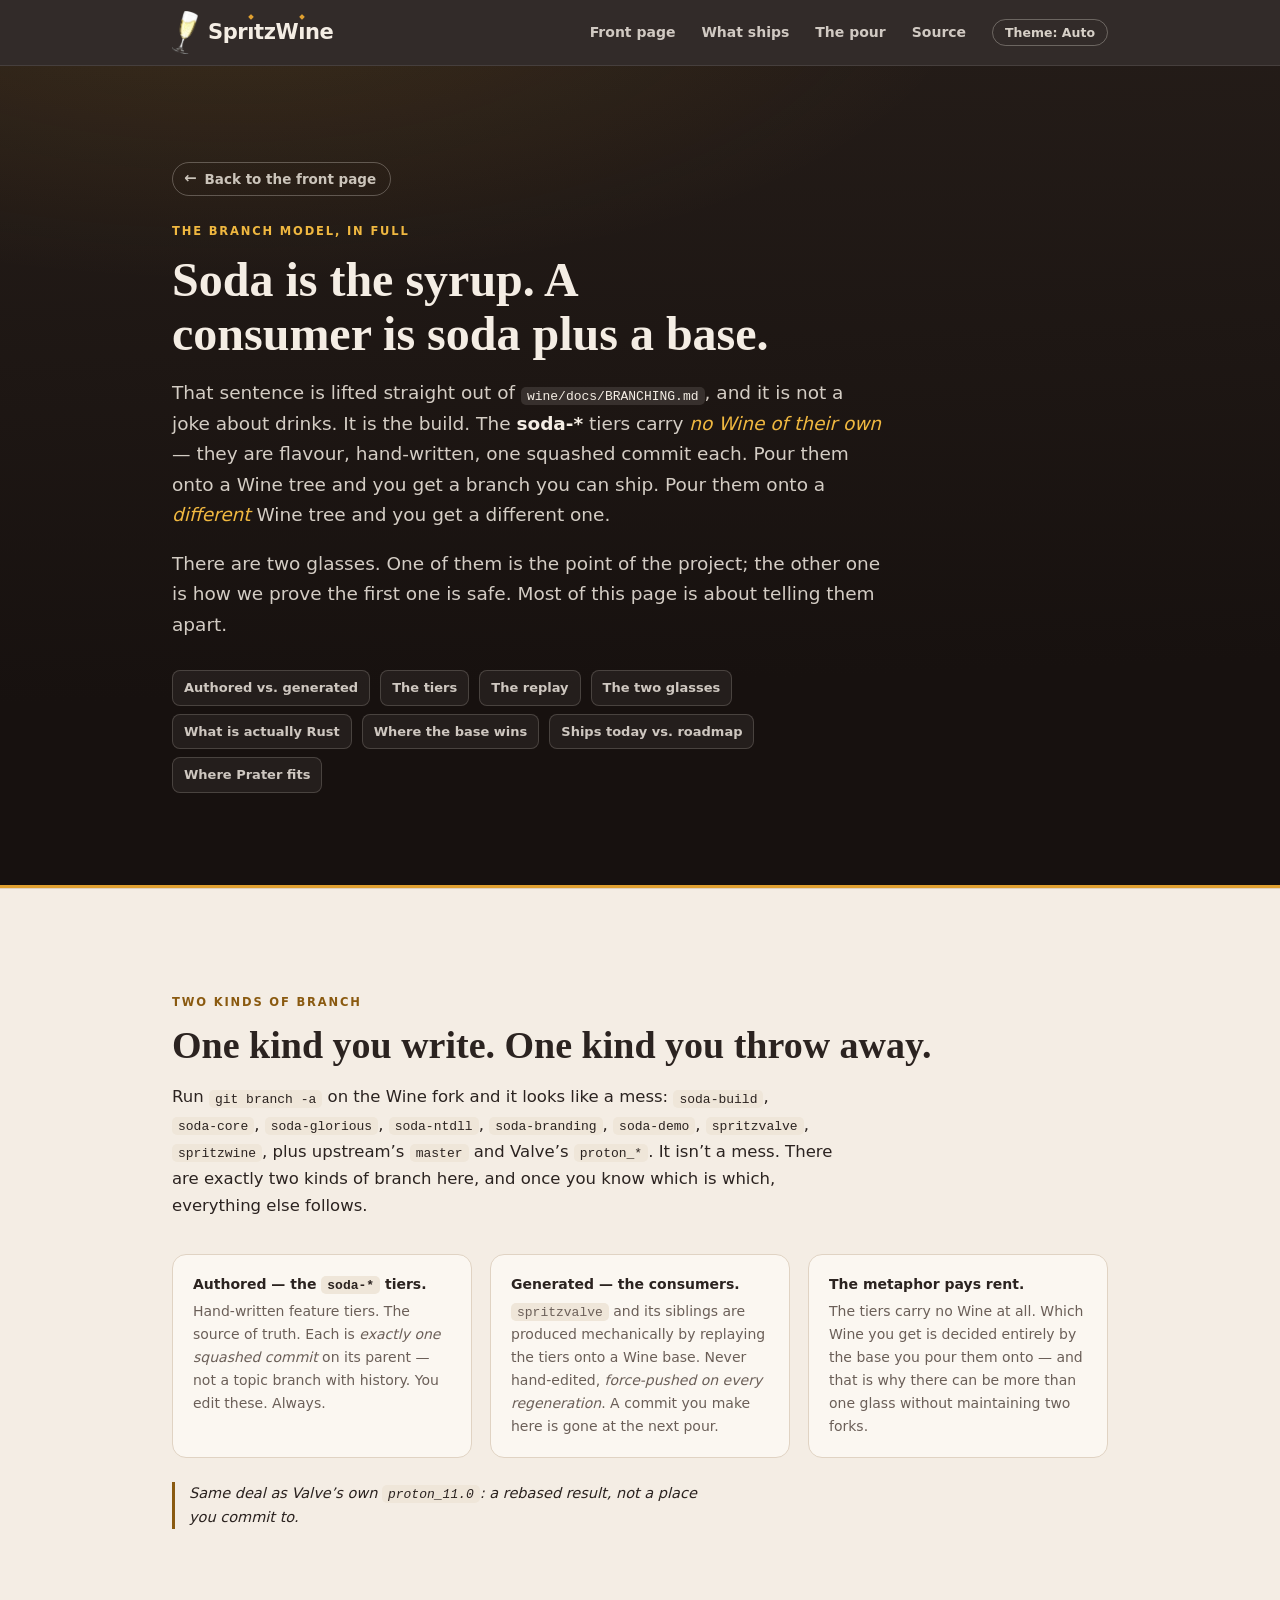
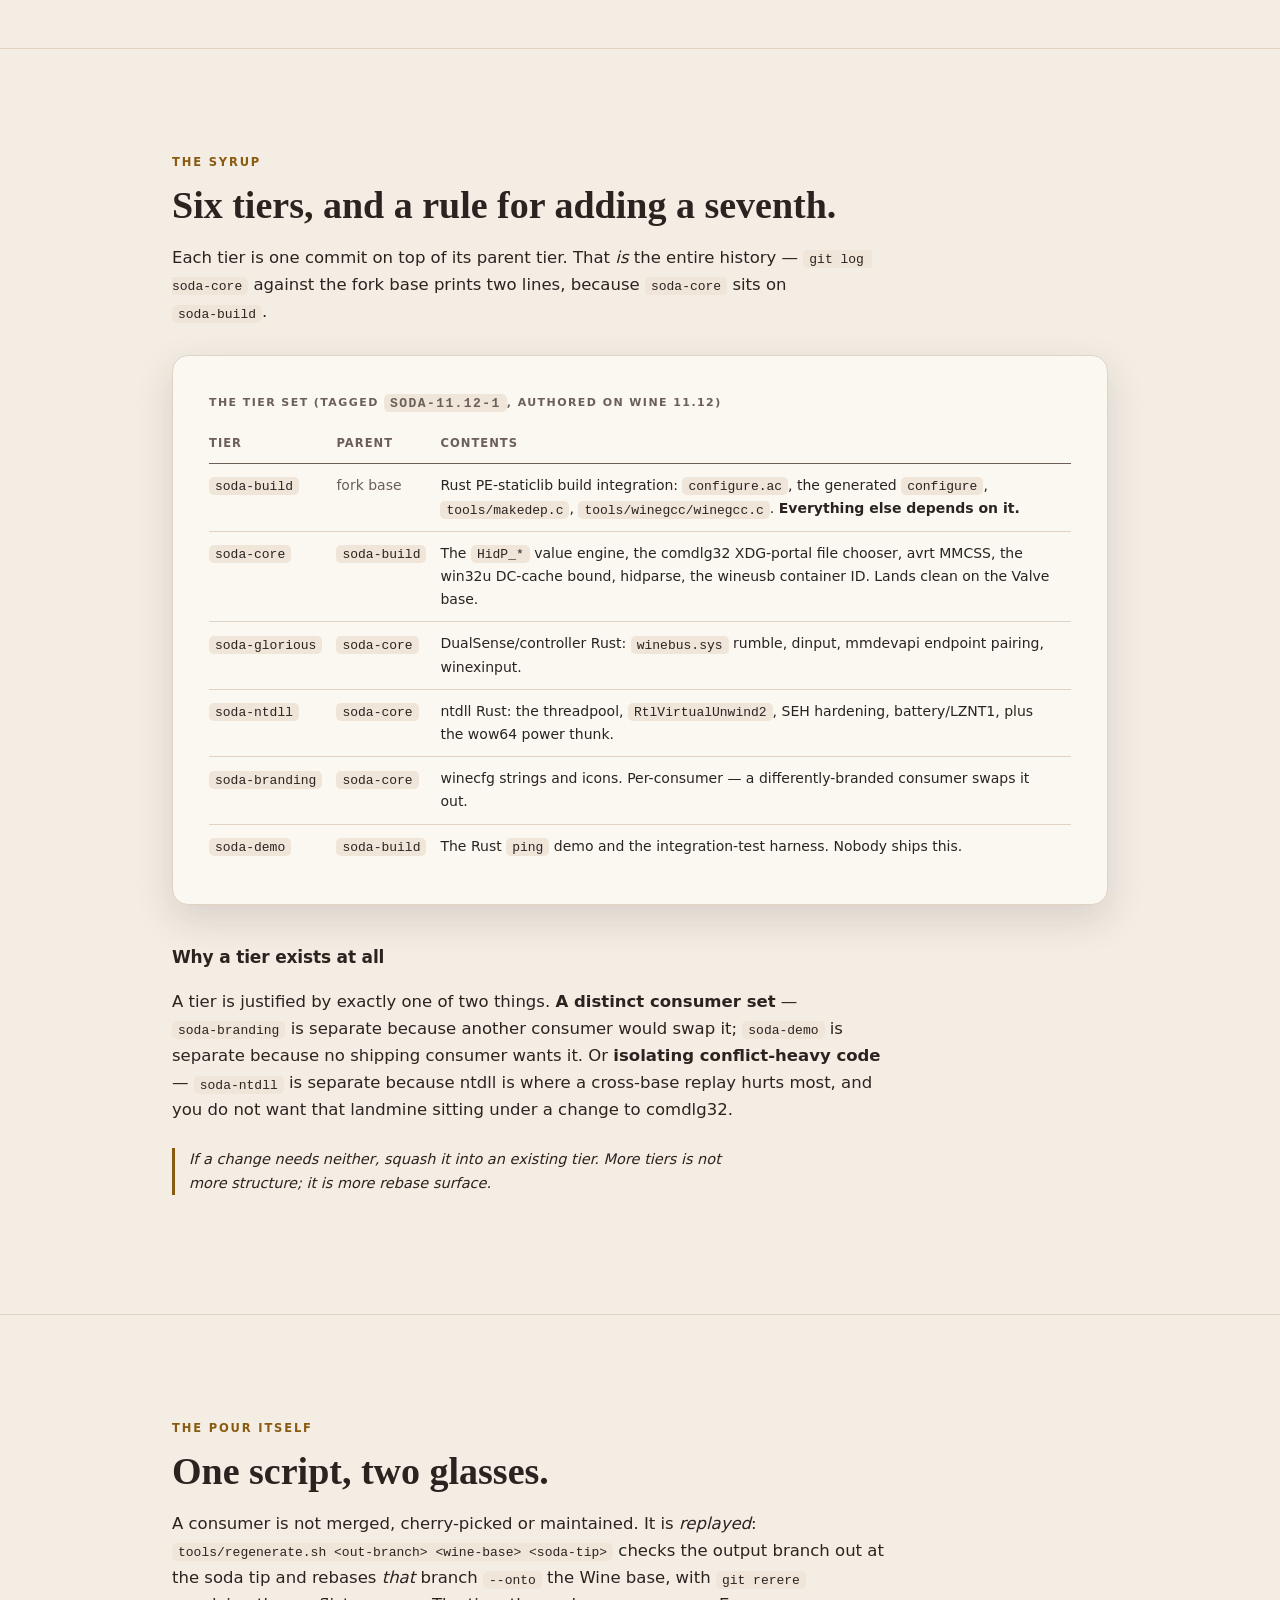
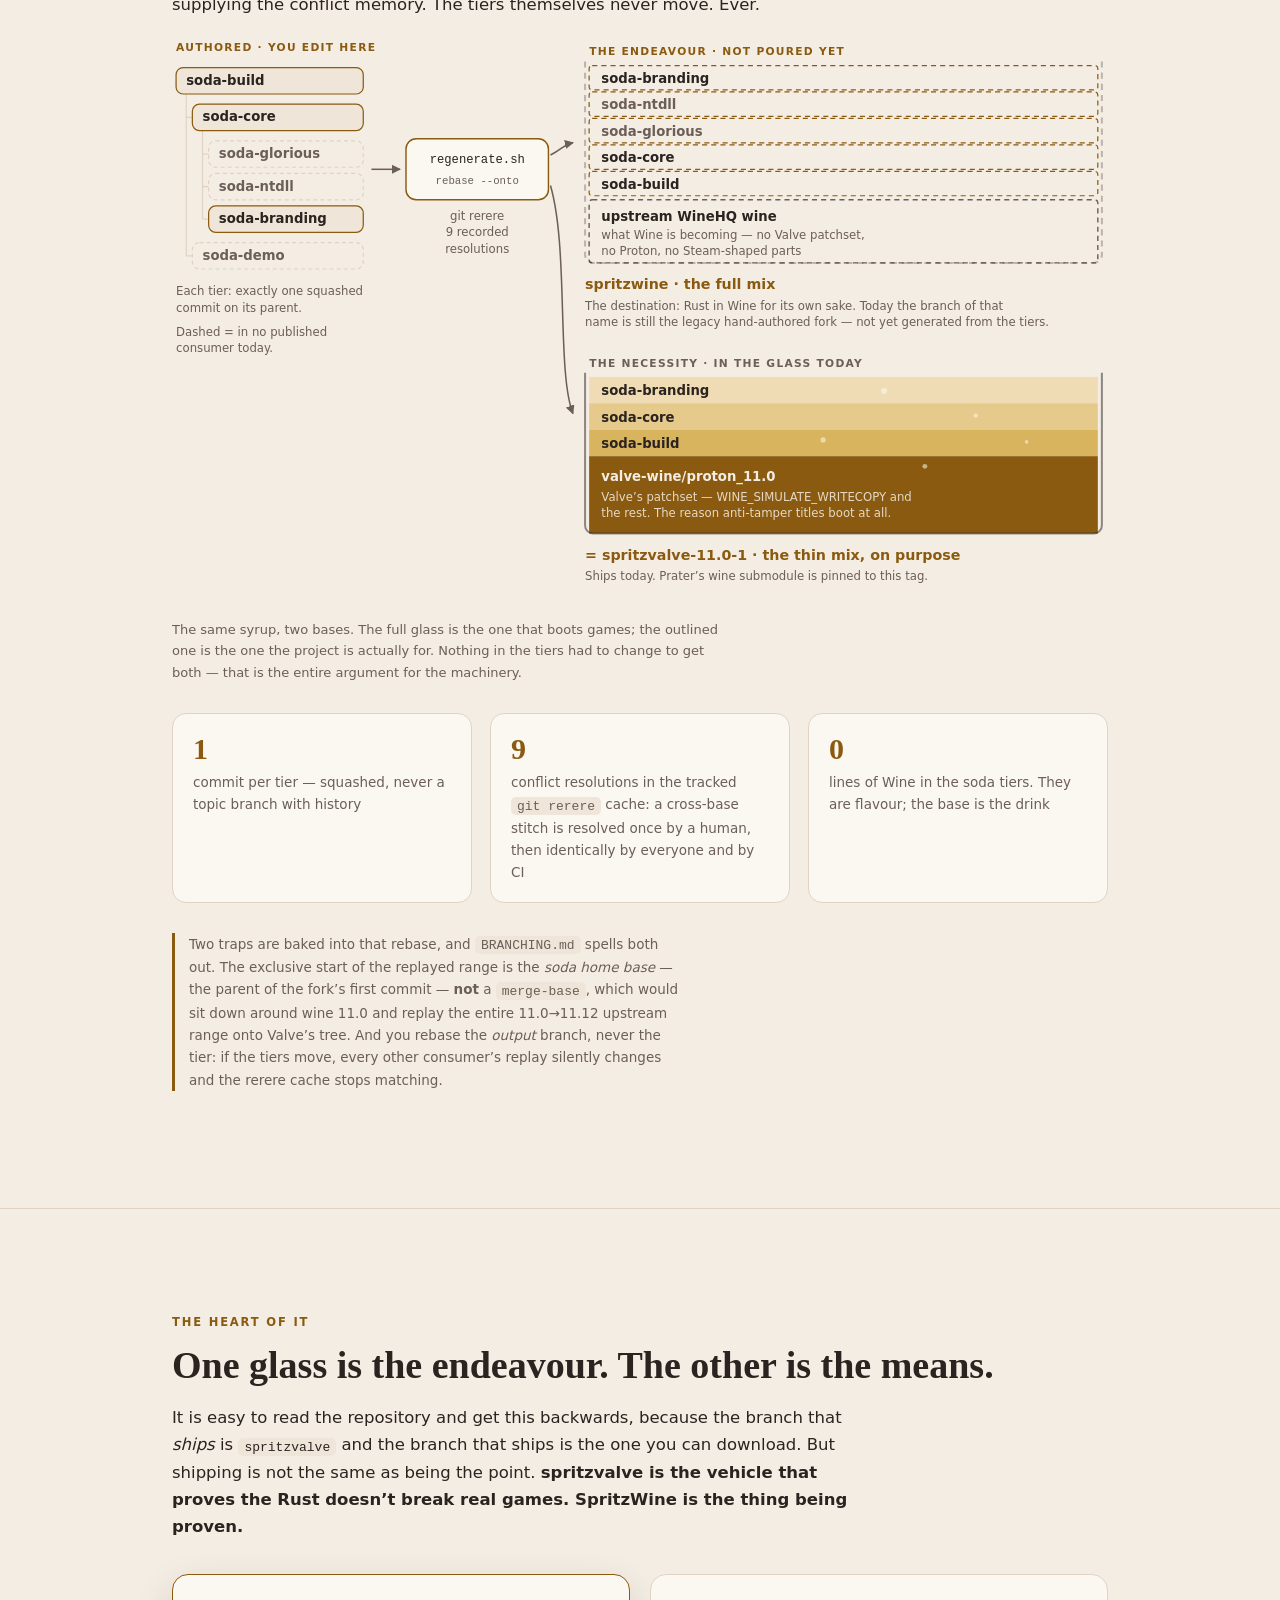
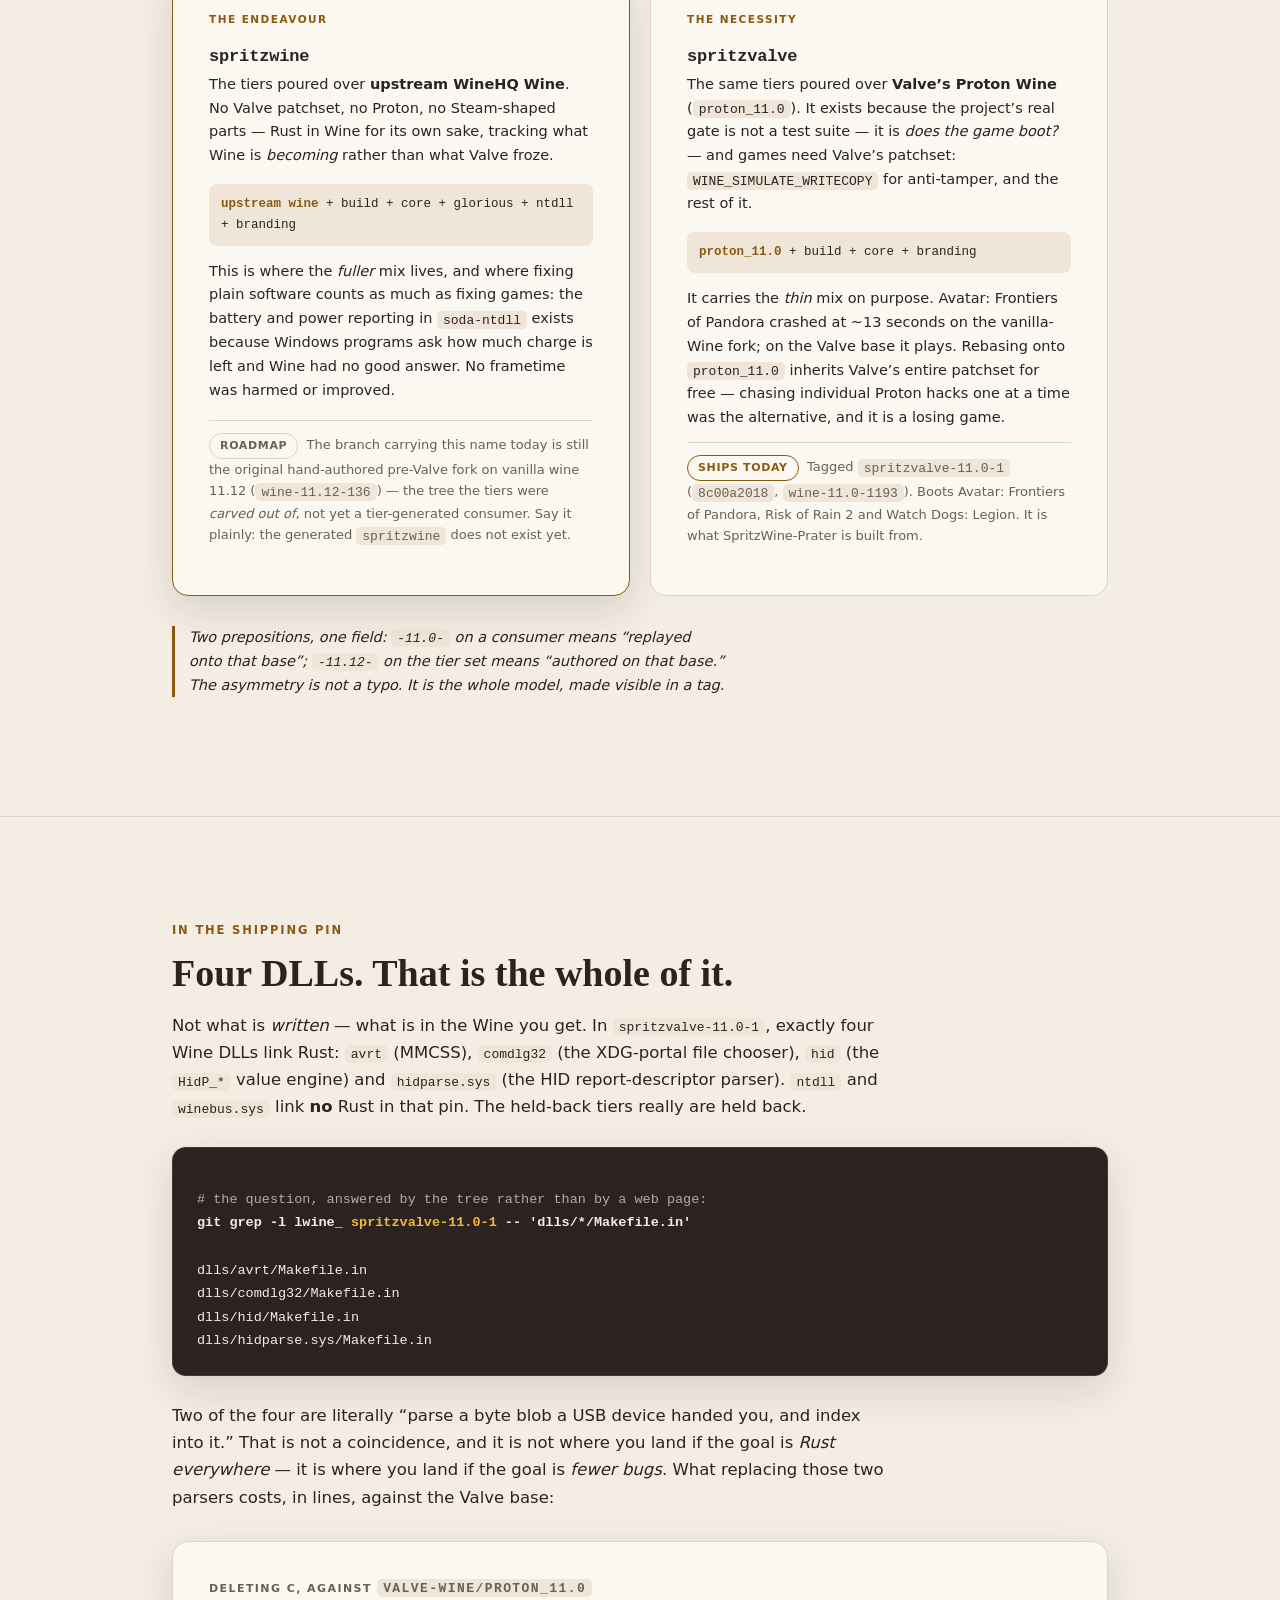
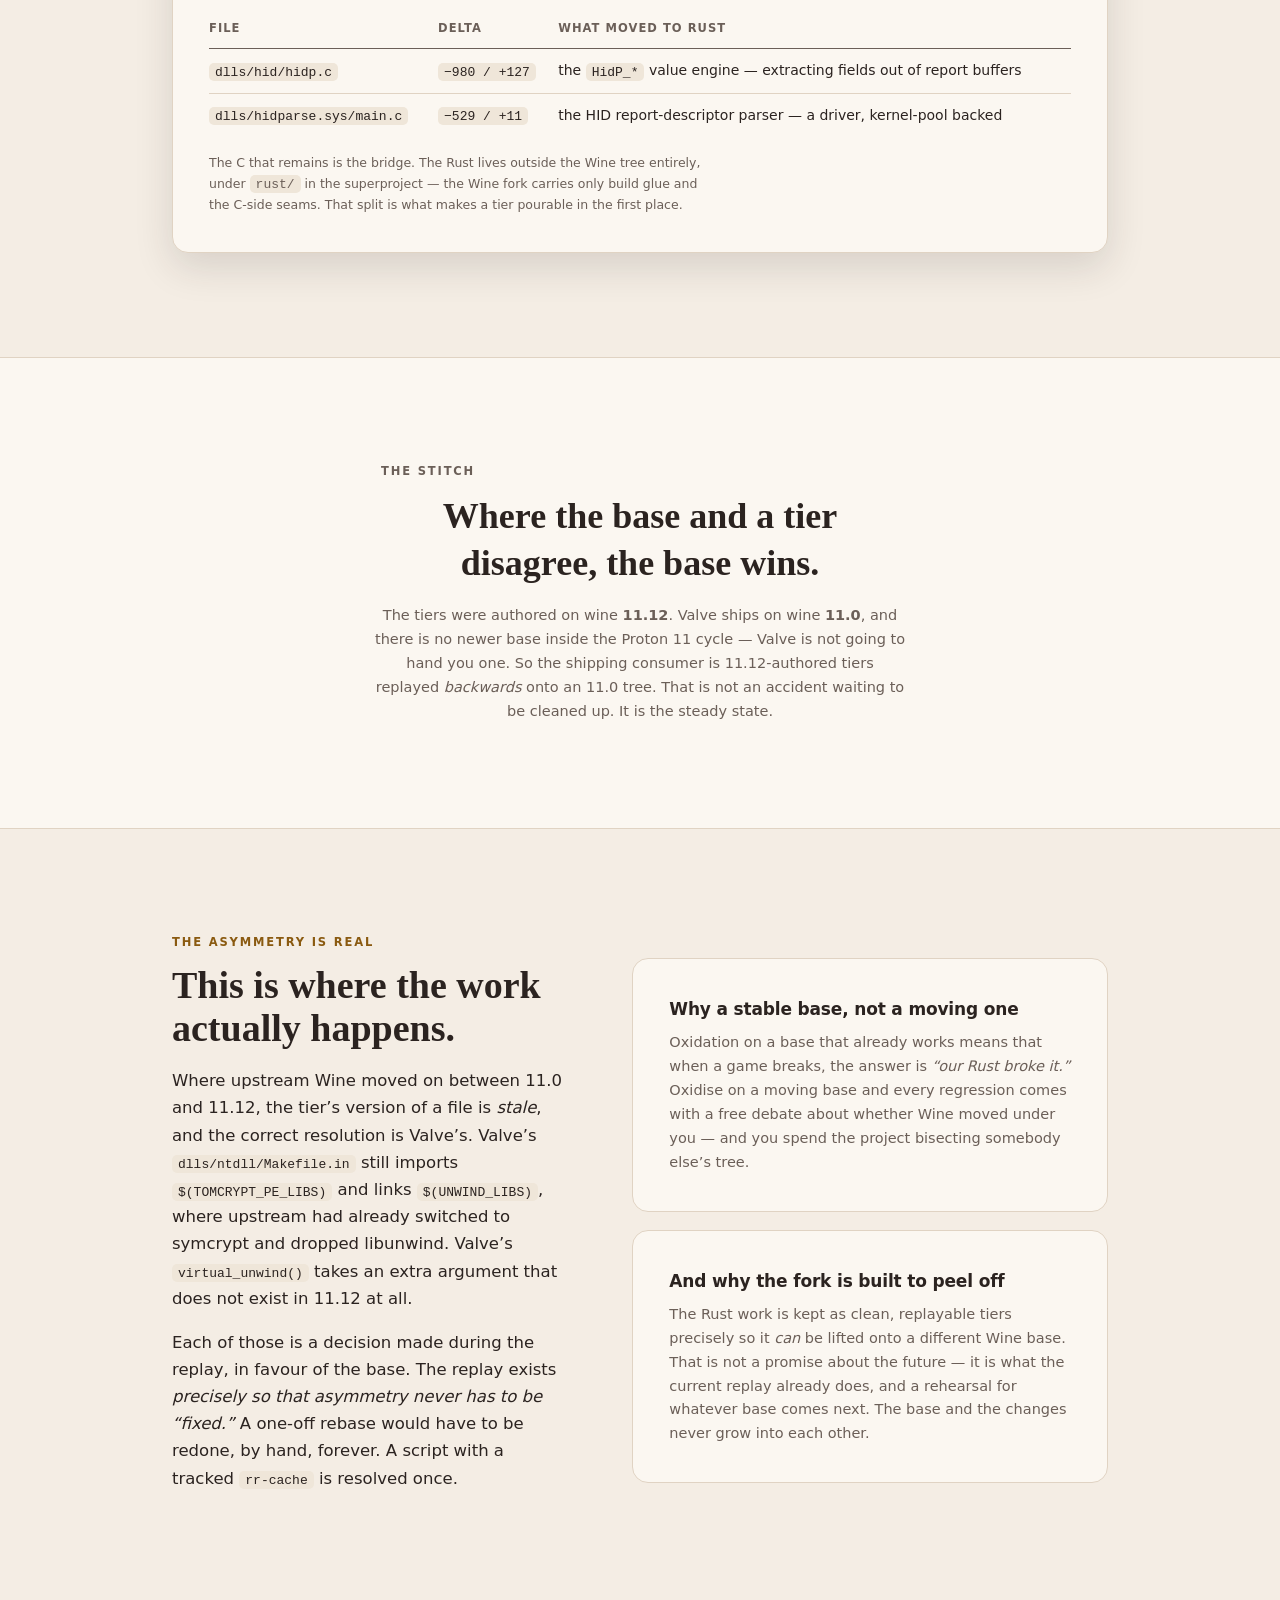
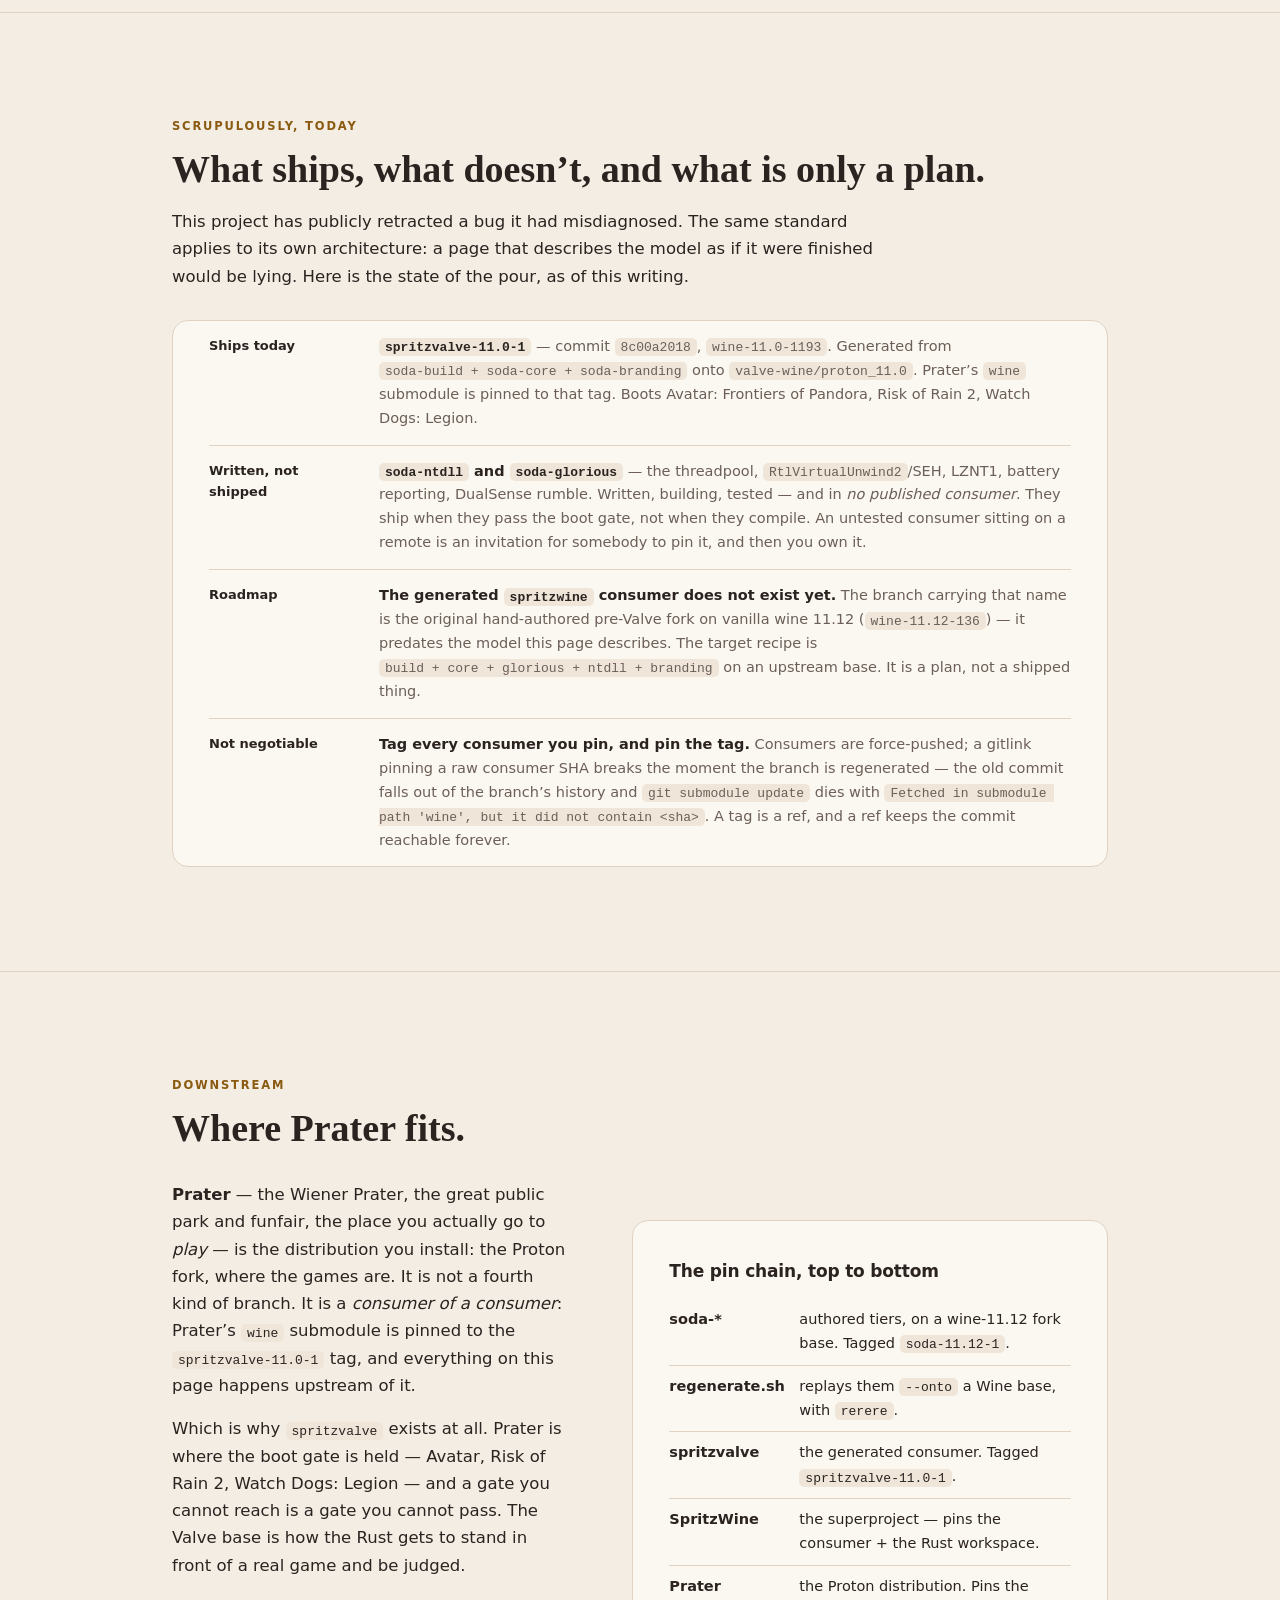
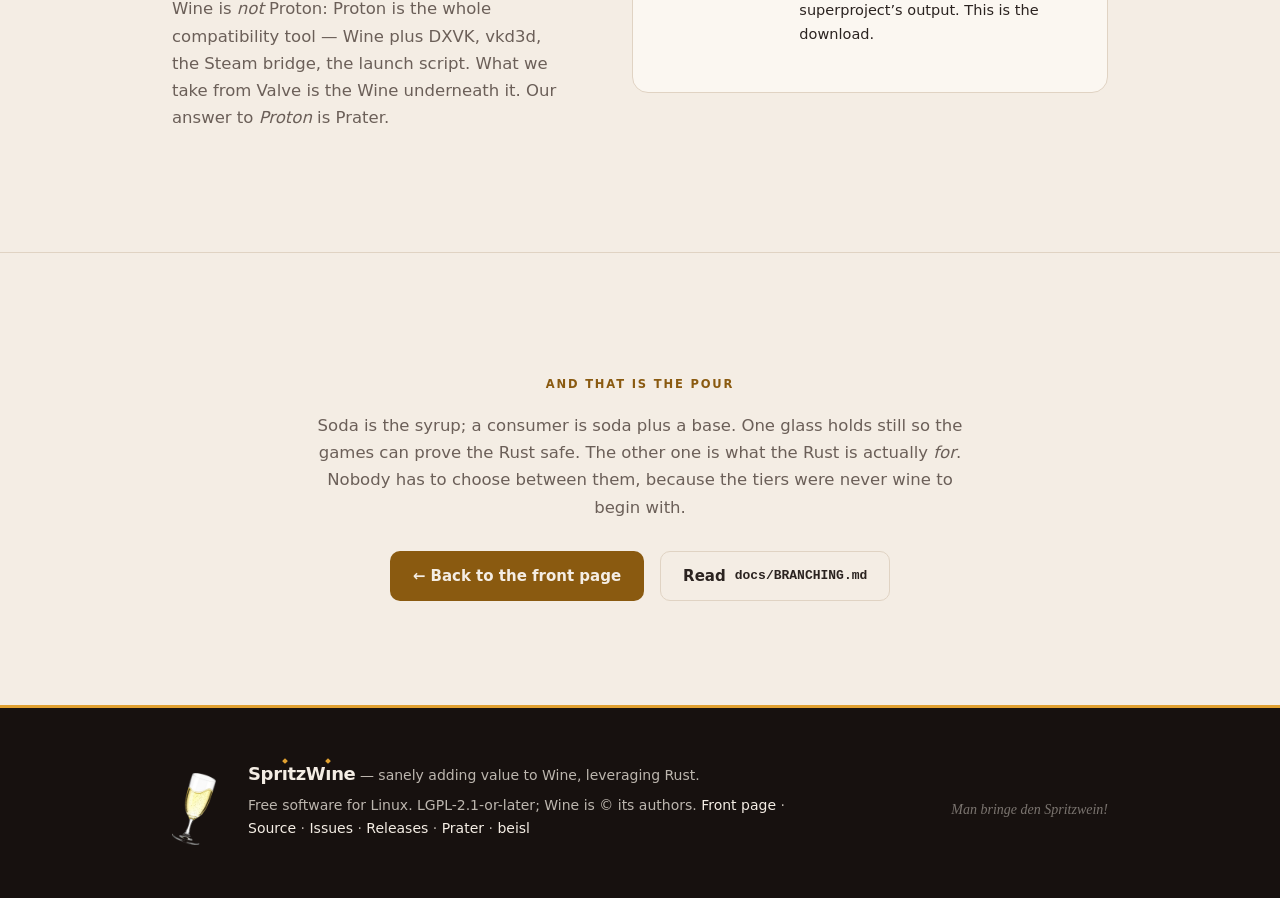
==== the-pour.html @ 603d0816 "The SpritzWine landing page A sibling of the beisl page — same design system (tokens, type scale, se" ====
<!doctype html>
<html lang="en">
<head>
<meta charset="utf-8">
<meta name="viewport" content="width=device-width, initial-scale=1">
<title>The pour — soda, bases, and two glasses · SpritzWine</title>
<meta name="description" content="How SpritzWine is actually built: hand-authored soda-* tiers, generated consumer branches, and the two glasses they pour into — spritzwine on upstream Wine (the endeavour) and spritzvalve on Valve's (the necessity that boots the games).">
<link rel="icon" type="image/png" href="assets/spritzwine.png">
<link rel="stylesheet" href="assets/style.css">
<script>
/* apply a stored theme before first paint to avoid a flash */
(function () {
  try {
    var t = localStorage.getItem("spritzwine-theme");
    if (t === "light" || t === "dark") document.documentElement.setAttribute("data-theme", t);
  } catch (e) {}
})();
</script>
</head>
<body>
<a class="skip-link" href="#main">Skip to content</a>

<header class="site-header">
  <div class="wrap bar">
    <a class="brand" href="index.html" aria-label="SpritzWine — home">
      <img src="assets/spritzwine.png" alt="" width="26" height="42">
      <span class="wordmark">Spr<span class="i">ı<span class="tick" aria-hidden="true"></span></span>tzW<span class="i">ı<span class="tick" aria-hidden="true"></span></span>ne</span>
    </a>
    <nav aria-label="Site">
      <a href="index.html" class="hide-xs">Front page</a>
      <a href="index.html#shipped" class="hide-sm">What ships</a>
      <a href="the-pour.html" aria-current="page">The pour</a>
      <a href="https://codeberg.org/SpritzWine/SpritzWine" rel="external">Source</a>
      <button id="theme-toggle" class="theme-toggle" type="button">Theme: Auto</button>
    </nav>
  </div>
</header>

<main id="main">

<!-- ======================= PAGE HEAD ======================= -->
<section class="hero page-head" id="top" aria-label="Introduction">
  <div class="wrap">
    <a class="backlink" href="index.html"><span class="arr" aria-hidden="true">←</span> Back to the front page</a>
    <div class="hero-body">
      <p class="kicker" style="color: var(--gold-light);">The branch model, in full</p>
      <h1 class="hero-headline">Soda is the syrup. A consumer is soda plus a base.</h1>
      <p class="lede">
        That sentence is lifted straight out of <code>wine/docs/BRANCHING.md</code>, and it
        is not a joke about drinks. It is the build. The <b>soda-<span aria-hidden="true">*</span></b>
        tiers carry <em>no Wine of their own</em> — they are flavour, hand-written, one squashed
        commit each. Pour them onto a Wine tree and you get a branch you can ship. Pour them
        onto a <em>different</em> Wine tree and you get a different one.
      </p>
      <p class="lede">
        There are two glasses. One of them is the point of the project; the other one is how
        we prove the first one is safe. Most of this page is about telling them apart.
      </p>
      <ul class="toc" aria-label="On this page">
        <li><a href="#authored">Authored vs. generated</a></li>
        <li><a href="#tiers">The tiers</a></li>
        <li><a href="#replay">The replay</a></li>
        <li><a href="#glasses">The two glasses</a></li>
        <li><a href="#inside">What is actually Rust</a></li>
        <li><a href="#base-wins">Where the base wins</a></li>
        <li><a href="#ledger">Ships today vs. roadmap</a></li>
        <li><a href="#prater">Where Prater fits</a></li>
      </ul>
    </div>
  </div>
</section>

<!-- ======================= AUTHORED VS GENERATED ======================= -->
<section id="authored" aria-labelledby="authored-h">
  <div class="wrap">
    <p class="kicker">Two kinds of branch</p>
    <h2 id="authored-h">One kind you write. One kind you throw away.</h2>
    <p>
      Run <code>git branch -a</code> on the Wine fork and it looks like a mess:
      <code>soda-build</code>, <code>soda-core</code>, <code>soda-glorious</code>,
      <code>soda-ntdll</code>, <code>soda-branding</code>, <code>soda-demo</code>,
      <code>spritzvalve</code>, <code>spritzwine</code>, plus upstream’s
      <code>master</code> and Valve’s <code>proton_*</code>. It isn’t a mess. There are
      exactly two kinds of branch here, and once you know which is which, everything else
      follows.
    </p>

    <div class="claims" role="list">
      <div class="claim" role="listitem">
        <b>Authored — the <code>soda-*</code> tiers.</b>
        Hand-written feature tiers. The source of truth. Each is <em>exactly one squashed
        commit</em> on its parent — not a topic branch with history. You edit these. Always.
      </div>
      <div class="claim" role="listitem">
        <b>Generated — the consumers.</b>
        <code>spritzvalve</code> and its siblings are produced mechanically by replaying the
        tiers onto a Wine base. Never hand-edited, <em>force-pushed on every regeneration</em>.
        A commit you make here is gone at the next pour.
      </div>
      <div class="claim" role="listitem">
        <b>The metaphor pays rent.</b>
        The tiers carry no Wine at all. Which Wine you get is decided entirely by the base you
        pour them onto — and that is why there can be more than one glass without maintaining
        two forks.
      </div>
    </div>

    <p class="aside-note">
      Same deal as Valve’s own <code>proton_11.0</code>: a rebased result, not a place you
      commit to.
    </p>
  </div>
</section>

<!-- ======================= THE TIERS ======================= -->
<section id="tiers" aria-labelledby="tiers-h">
  <div class="wrap">
    <p class="kicker">The syrup</p>
    <h2 id="tiers-h">Six tiers, and a rule for adding a seventh.</h2>
    <p class="wide-note">
      Each tier is one commit on top of its parent tier. That <em>is</em> the entire history —
      <code class="long">git log soda-core</code> against the fork base prints two lines, because
      <code>soda-core</code> sits on <code>soda-build</code>.
    </p>

    <div class="card tier-card" tabindex="0">
      <table class="tier-table">
        <caption>The tier set (tagged <code>soda-11.12-1</code>, authored on wine&nbsp;11.12)</caption>
        <thead>
          <tr>
            <th scope="col">Tier</th>
            <th scope="col">Parent</th>
            <th scope="col">Contents</th>
          </tr>
        </thead>
        <tbody>
          <tr>
            <th scope="row"><code>soda-build</code></th>
            <td><span class="muted">fork base</span></td>
            <td>Rust PE-staticlib build integration: <code>configure.ac</code>, the generated
              <code>configure</code>, <code>tools/makedep.c</code>,
              <code>tools/winegcc/winegcc.c</code>. <b>Everything else depends on it.</b></td>
          </tr>
          <tr>
            <th scope="row"><code>soda-core</code></th>
            <td><code>soda-build</code></td>
            <td>The <code>HidP_*</code> value engine, the comdlg32 XDG-portal file chooser, avrt
              MMCSS, the win32u DC-cache bound, hidparse, the wineusb container ID. Lands clean
              on the Valve base.</td>
          </tr>
          <tr>
            <th scope="row"><code>soda-glorious</code></th>
            <td><code>soda-core</code></td>
            <td>DualSense/controller Rust: <code>winebus.sys</code> rumble, dinput, mmdevapi
              endpoint pairing, winexinput.</td>
          </tr>
          <tr>
            <th scope="row"><code>soda-ntdll</code></th>
            <td><code>soda-core</code></td>
            <td>ntdll Rust: the threadpool, <code>RtlVirtualUnwind2</code>, SEH hardening,
              battery/LZNT1, plus the wow64 power thunk.</td>
          </tr>
          <tr>
            <th scope="row"><code>soda-branding</code></th>
            <td><code>soda-core</code></td>
            <td>winecfg strings and icons. Per-consumer — a differently-branded consumer swaps
              it out.</td>
          </tr>
          <tr>
            <th scope="row"><code>soda-demo</code></th>
            <td><code>soda-build</code></td>
            <td>The Rust <code>ping</code> demo and the integration-test harness. Nobody
              ships this.</td>
          </tr>
        </tbody>
      </table>
    </div>

    <h3 style="margin-top:38px; font-size:17px;">Why a tier exists at all</h3>
    <p class="wide-note">
      A tier is justified by exactly one of two things. <b>A distinct consumer set</b> —
      <code>soda-branding</code> is separate because another consumer would swap it;
      <code>soda-demo</code> is separate because no shipping consumer wants it. Or <b>isolating
      conflict-heavy code</b> — <code>soda-ntdll</code> is separate because ntdll is where a
      cross-base replay hurts most, and you do not want that landmine sitting under a change to
      comdlg32.
    </p>
    <p class="aside-note">
      If a change needs neither, squash it into an existing tier. More tiers is not more
      structure; it is more rebase surface.
    </p>
  </div>
</section>

<!-- ======================= THE REPLAY ======================= -->
<section id="replay" aria-labelledby="replay-h">
  <div class="wrap">
    <p class="kicker">The pour itself</p>
    <h2 id="replay-h">One script, two glasses.</h2>
    <p class="wide-note">
      A consumer is not merged, cherry-picked or maintained. It is <em>replayed</em>:
      <code class="long">tools/regenerate.sh &lt;out-branch&gt; &lt;wine-base&gt; &lt;soda-tip&gt;</code>
      checks the output branch out at the soda tip and rebases <em>that</em> branch
      <code>--onto</code> the Wine base, with <code>git rerere</code> supplying the conflict
      memory. The tiers themselves never move. Ever.
    </p>

    <p class="scroll-hint">The figure is wider than a phone — scroll it sideways. Everything in it
      is written out in the cards below, too.</p>
    <div class="fig-scroll" tabindex="0" role="group" aria-label="The replay, drawn — scrollable figure">
      <figure class="pour-fig">
        <svg viewBox="0 0 920 560" role="img"
             aria-label="The replay, drawn. On the left, the authored soda tiers: soda-build at the root, soda-core on top of it, and on top of soda-core the three children soda-glorious, soda-ntdll and soda-branding; soda-demo hangs off soda-build. In the middle, tools/regenerate.sh, which rebases the tiers onto a Wine base using git rerere. On the right, two glasses. The upper glass is spritzwine: an outline, not yet poured — the full mix of soda-build, soda-core, soda-glorious, soda-ntdll and soda-branding over an upstream WineHQ Wine base. The lower glass is spritzvalve: filled and shipping — soda-build, soda-core and soda-branding over Valve's proton_11.0 base, tagged spritzvalve-11.0-1, the pin the Prater distribution ships.">
          <defs>
            <marker id="ph-arrow" viewBox="0 0 8 8" refX="7" refY="4"
                    markerWidth="6" markerHeight="6" orient="auto">
              <path d="M0 0 L8 4 L0 8 z" class="arrowhead"/>
            </marker>
          </defs>

          <!-- ============ left: the authored tiers ============ -->
          <text class="kick hot" x="4" y="16">Authored · you edit here</text>

          <!-- spines -->
          <path class="spine" d="M14 58 V 217 M14 81 H 20 M14 217 H 20"/>
          <path class="spine" d="M30 94 V 181 M30 117 H 36 M30 149 H 36 M30 181 H 36"/>

          <rect class="chip" x="4" y="32" width="184" height="26" rx="7"/>
          <text class="label" x="14" y="49">soda-build</text>

          <rect class="chip" x="20" y="68" width="168" height="26" rx="7"/>
          <text class="label" x="30" y="85">soda-core</text>

          <rect class="chip-held" x="36" y="104" width="152" height="26" rx="7"/>
          <text class="label held" x="46" y="121">soda-glorious</text>

          <rect class="chip-held" x="36" y="136" width="152" height="26" rx="7"/>
          <text class="label held" x="46" y="153">soda-ntdll</text>

          <rect class="chip" x="36" y="168" width="152" height="26" rx="7"/>
          <text class="label" x="46" y="185">soda-branding</text>

          <rect class="chip-held" x="20" y="204" width="168" height="26" rx="7"/>
          <text class="label held" x="30" y="221">soda-demo</text>

          <text class="sub" x="4" y="256">Each tier: exactly one squashed</text>
          <text class="sub" x="4" y="272">commit on its parent.</text>
          <text class="sub" x="4" y="296">Dashed = in no published</text>
          <text class="sub" x="4" y="312">consumer today.</text>

          <!-- ============ middle: the script ============ -->
          <path class="arrow" d="M196 132 H 224" marker-end="url(#ph-arrow)"/>

          <rect class="box" x="230" y="102" width="140" height="60" rx="10"/>
          <text class="mono" x="300" y="126" text-anchor="middle">regenerate.sh</text>
          <text class="mono sm" x="300" y="146" text-anchor="middle">rebase --onto</text>

          <text class="sub" x="300" y="182" text-anchor="middle">git rerere</text>
          <text class="sub" x="300" y="198" text-anchor="middle">9 recorded</text>
          <text class="sub" x="300" y="214" text-anchor="middle">resolutions</text>

          <!-- to the upper glass -->
          <path class="arrow" d="M372 118 C 384 112, 384 108, 394 106" marker-end="url(#ph-arrow)"/>
          <!-- to the lower glass -->
          <path class="arrow" d="M372 148 C 390 210, 378 330, 394 372" marker-end="url(#ph-arrow)"/>

          <!-- ============ right, top: spritzwine — the endeavour ============ -->
          <text class="kick hot" x="410" y="20">The endeavour · not poured yet</text>

          <rect class="band-empty" x="410" y="30" width="500" height="24" rx="3"/>
          <text class="label" x="422" y="47">soda-branding</text>
          <rect class="band-empty" x="410" y="56" width="500" height="24" rx="3"/>
          <text class="label held" x="422" y="73">soda-ntdll</text>
          <rect class="band-empty" x="410" y="82" width="500" height="24" rx="3"/>
          <text class="label held" x="422" y="99">soda-glorious</text>
          <rect class="band-empty" x="410" y="108" width="500" height="24" rx="3"/>
          <text class="label" x="422" y="125">soda-core</text>
          <rect class="band-empty" x="410" y="134" width="500" height="24" rx="3"/>
          <text class="label" x="422" y="151">soda-build</text>

          <rect class="base-empty" x="410" y="162" width="500" height="62" rx="3"/>
          <text class="label" x="422" y="183">upstream WineHQ wine</text>
          <text class="sub" x="422" y="201">what Wine is becoming — no Valve patchset,</text>
          <text class="sub" x="422" y="216">no Proton, no Steam-shaped parts</text>

          <path class="glass-empty" d="M406 26 V 216 a 8 8 0 0 0 8 8 H 906 a 8 8 0 0 0 8 -8 V 26"/>

          <text class="label out" x="406" y="250">spritzwine · the full mix</text>
          <text class="sub" x="406" y="270">The destination: Rust in Wine for its own sake. Today the branch of that</text>
          <text class="sub" x="406" y="286">name is still the legacy hand-authored fork — not yet generated from the tiers.</text>

          <!-- ============ right, bottom: spritzvalve — the necessity ============ -->
          <text class="kick" x="410" y="326">The necessity · in the glass today</text>

          <rect class="soda-3" x="410" y="336" width="500" height="26"/>
          <text class="label on-soda" x="422" y="354">soda-branding</text>
          <rect class="soda-2" x="410" y="362" width="500" height="26"/>
          <text class="label on-soda" x="422" y="380">soda-core</text>
          <rect class="soda-1" x="410" y="388" width="500" height="26"/>
          <text class="label on-soda" x="422" y="406">soda-build</text>

          <rect class="wine-base" x="410" y="414" width="500" height="76"/>
          <text class="label on-wine" x="422" y="438">valve-wine/proton_11.0</text>
          <text class="sub on-wine-dim" x="422" y="458">Valve’s patchset — WINE_SIMULATE_WRITECOPY and</text>
          <text class="sub on-wine-dim" x="422" y="474">the rest. The reason anti-tamper titles boot at all.</text>

          <circle class="fizz" cx="700" cy="350" r="3"/>
          <circle class="fizz" cx="790" cy="374" r="2.2"/>
          <circle class="fizz" cx="640" cy="398" r="2.6"/>
          <circle class="fizz" cx="840" cy="400" r="1.8"/>
          <circle class="fizz" cx="740" cy="424" r="2.4"/>

          <path class="glass-body" d="M406 332 V 482 a 8 8 0 0 0 8 8 H 906 a 8 8 0 0 0 8 -8 V 332"/>

          <text class="label out" x="406" y="516">= spritzvalve-11.0-1 · the thin mix, on purpose</text>
          <text class="sub" x="406" y="536">Ships today. Prater’s wine submodule is pinned to this tag.</text>
        </svg>
        <figcaption>
          The same syrup, two bases. The full glass is the one that boots games; the outlined
          one is the one the project is actually for. Nothing in the tiers had to change to
          get both — that is the entire argument for the machinery.
        </figcaption>
      </figure>
    </div>

    <div class="stat-row">
      <div class="stat">
        <span class="n">1</span>
        <span class="t">commit per tier — squashed, never a topic branch with history</span>
      </div>
      <div class="stat">
        <span class="n">9</span>
        <span class="t">conflict resolutions in the tracked <code>git rerere</code> cache: a
          cross-base stitch is resolved once by a human, then identically by everyone and by CI</span>
      </div>
      <div class="stat">
        <span class="n">0</span>
        <span class="t">lines of Wine in the soda tiers. They are flavour; the base is the drink</span>
      </div>
    </div>

    <p class="status-note" style="margin-top:30px;">
      Two traps are baked into that rebase, and <code>BRANCHING.md</code> spells both out. The
      exclusive start of the replayed range is the <em>soda home base</em> — the parent of the
      fork’s first commit — <b>not</b> a <code>merge-base</code>, which would sit down around
      wine 11.0 and replay the entire 11.0→11.12 upstream range onto Valve’s tree. And you
      rebase the <em>output</em> branch, never the tier: if the tiers move, every other
      consumer’s replay silently changes and the rerere cache stops matching.
    </p>
  </div>
</section>

<!-- ======================= THE TWO GLASSES ======================= -->
<section id="glasses" aria-labelledby="glasses-h">
  <div class="wrap">
    <p class="kicker">The heart of it</p>
    <h2 id="glasses-h">One glass is the endeavour. The other is the means.</h2>
    <p class="wide-note">
      It is easy to read the repository and get this backwards, because the branch that
      <em>ships</em> is <code>spritzvalve</code> and the branch that ships is the one you can
      download. But shipping is not the same as being the point. <b>spritzvalve is the vehicle
      that proves the Rust doesn’t break real games. SpritzWine is the thing being proven.</b>
    </p>

    <div class="glasses">
      <article class="card glass-card is-endeavour">
        <p class="role">The endeavour</p>
        <h3>spritzwine</h3>
        <p>
          The tiers poured over <b>upstream WineHQ Wine</b>. No Valve patchset, no Proton, no
          Steam-shaped parts — Rust in Wine for its own sake, tracking what Wine is
          <em>becoming</em> rather than what Valve froze.
        </p>
        <p class="recipe">
          <span class="base">upstream wine</span> + build + core + glorious + ntdll + branding
        </p>
        <p>
          This is where the <em>fuller</em> mix lives, and where fixing plain software counts as
          much as fixing games: the battery and power reporting in <code>soda-ntdll</code> exists
          because Windows programs ask how much charge is left and Wine had no good answer. No
          frametime was harmed or improved.
        </p>
        <p class="foot">
          <span class="pill">Roadmap</span>&nbsp; The branch carrying this name today is still the
          original hand-authored pre-Valve fork on vanilla wine 11.12
          (<code>wine-11.12-136</code>) — the tree the tiers were <em>carved out of</em>, not yet
          a tier-generated consumer. Say it plainly: the generated <code>spritzwine</code> does
          not exist yet.
        </p>
      </article>

      <article class="card glass-card">
        <p class="role">The necessity</p>
        <h3>spritzvalve</h3>
        <p>
          The same tiers poured over <b>Valve’s Proton Wine</b> (<code>proton_11.0</code>). It
          exists because the project’s real gate is not a test suite — it is
          <em>does the game boot?</em> — and games need Valve’s patchset:
          <code class="long">WINE_SIMULATE_WRITECOPY</code> for anti-tamper, and the rest of it.
        </p>
        <p class="recipe">
          <span class="base">proton_11.0</span> + build + core + branding
        </p>
        <p>
          It carries the <em>thin</em> mix on purpose. Avatar: Frontiers of Pandora crashed at
          ~13 seconds on the vanilla-Wine fork; on the Valve base it plays. Rebasing onto
          <code>proton_11.0</code> inherits Valve’s entire patchset for free — chasing individual
          Proton hacks one at a time was the alternative, and it is a losing game.
        </p>
        <p class="foot">
          <span class="pill ships">Ships today</span>&nbsp; Tagged
          <code>spritzvalve-11.0-1</code> (<code>8c00a2018</code>,
          <code>wine-11.0-1193</code>). Boots Avatar: Frontiers of Pandora, Risk of Rain 2 and
          Watch Dogs: Legion. It is what SpritzWine-Prater is built from.
        </p>
      </article>
    </div>

    <p class="aside-note" style="margin-top:30px;">
      Two prepositions, one field: <code>-11.0-</code> on a consumer means “replayed <em>onto</em>
      that base”; <code>-11.12-</code> on the tier set means “authored <em>on</em> that base.”
      The asymmetry is not a typo. It is the whole model, made visible in a tag.
    </p>
  </div>
</section>

<!-- ======================= WHAT IS ACTUALLY RUST ======================= -->
<section id="inside" aria-labelledby="inside-h">
  <div class="wrap">
    <p class="kicker">In the shipping pin</p>
    <h2 id="inside-h">Four DLLs. That is the whole of it.</h2>
    <p class="wide-note">
      Not what is <em>written</em> — what is in the Wine you get. In
      <code>spritzvalve-11.0-1</code>, exactly four Wine DLLs link Rust:
      <code>avrt</code> (MMCSS), <code>comdlg32</code> (the XDG-portal file chooser),
      <code>hid</code> (the <code>HidP_*</code> value engine) and <code>hidparse.sys</code>
      (the HID report-descriptor parser). <code>ntdll</code> and <code>winebus.sys</code> link
      <b>no</b> Rust in that pin. The held-back tiers really are held back.
    </p>

    <div class="codeblock" style="margin-top:26px;" tabindex="0">
<pre><code><span class="c"># the question, answered by the tree rather than by a web page:</span>
<span class="cmd">git grep -l lwine_ <span class="hl">spritzvalve-11.0-1</span> -- 'dlls/*/Makefile.in'</span>

dlls/avrt/Makefile.in
dlls/comdlg32/Makefile.in
dlls/hid/Makefile.in
dlls/hidparse.sys/Makefile.in</code></pre>
    </div>

    <p style="margin-top:26px;" class="wide-note">
      Two of the four are literally “parse a byte blob a USB device handed you, and index into
      it.” That is not a coincidence, and it is not where you land if the goal is
      <em>Rust everywhere</em> — it is where you land if the goal is <em>fewer bugs</em>.
      What replacing those two parsers costs, in lines, against the Valve base:
    </p>

    <div class="card tier-card" tabindex="0">
      <table class="tier-table">
        <caption>Deleting C, against <code>valve-wine/proton_11.0</code></caption>
        <thead>
          <tr>
            <th scope="col">File</th>
            <th scope="col">Delta</th>
            <th scope="col">What moved to Rust</th>
          </tr>
        </thead>
        <tbody>
          <tr>
            <th scope="row"><code>dlls/hid/hidp.c</code></th>
            <td><code>−980 / +127</code></td>
            <td>the <code>HidP_*</code> value engine — extracting fields out of report buffers</td>
          </tr>
          <tr>
            <th scope="row"><code>dlls/hidparse.sys/main.c</code></th>
            <td><code>−529 / +11</code></td>
            <td>the HID report-descriptor parser — a driver, kernel-pool backed</td>
          </tr>
        </tbody>
      </table>
      <p class="cov-hint">
        The C that remains is the bridge. The Rust lives outside the Wine tree entirely, under
        <code>rust/</code> in the superproject — the Wine fork carries only build glue and the
        C-side seams. That split is what makes a tier pourable in the first place.
      </p>
    </div>
  </div>
</section>

<!-- ======================= WHERE THE BASE WINS ======================= -->
<section class="interlude" aria-labelledby="base-wins-h">
  <div class="wrap">
    <p class="kicker" id="base-wins-h">The stitch</p>
    <blockquote class="quote">Where the base and a tier disagree, the base wins.</blockquote>
    <p class="attrib">
      The tiers were authored on wine <b>11.12</b>. Valve ships on wine <b>11.0</b>, and there is
      no newer base inside the Proton 11 cycle — Valve is not going to hand you one. So the
      shipping consumer is 11.12-authored tiers replayed <em>backwards</em> onto an 11.0 tree.
      That is not an accident waiting to be cleaned up. It is the steady state.
    </p>
  </div>
</section>

<section id="base-wins" aria-labelledby="asym-h">
  <div class="wrap">
    <div class="split">
      <div>
        <p class="kicker">The asymmetry is real</p>
        <h2 id="asym-h">This is where the work actually happens.</h2>
        <p>
          Where upstream Wine moved on between 11.0 and 11.12, the tier’s version of a file is
          <em>stale</em>, and the correct resolution is Valve’s. Valve’s
          <code>dlls/ntdll/Makefile.in</code> still imports <code>$(TOMCRYPT_PE_LIBS)</code> and
          links <code>$(UNWIND_LIBS)</code>, where upstream had already switched to symcrypt and
          dropped libunwind. Valve’s <code>virtual_unwind()</code> takes an extra argument that
          does not exist in 11.12 at all.
        </p>
        <p>
          Each of those is a decision made during the replay, in favour of the base. The replay
          exists <em>precisely so that asymmetry never has to be “fixed.”</em> A one-off rebase
          would have to be redone, by hand, forever. A script with a tracked
          <code>rr-cache</code> is resolved once.
        </p>
      </div>
      <div class="card-grid" style="grid-template-columns:1fr; margin-top:0;">
        <div class="card">
          <h3>Why a stable base, not a moving one</h3>
          <p>
            Oxidation on a base that already works means that when a game breaks, the answer is
            <em>“our Rust broke it.”</em> Oxidise on a moving base and every regression comes with
            a free debate about whether Wine moved under you — and you spend the project
            bisecting somebody else’s tree.
          </p>
        </div>
        <div class="card">
          <h3>And why the fork is built to peel off</h3>
          <p>
            The Rust work is kept as clean, replayable tiers precisely so it <em>can</em> be
            lifted onto a different Wine base. That is not a promise about the future — it is
            what the current replay already does, and a rehearsal for whatever base comes next.
            The base and the changes never grow into each other.
          </p>
        </div>
      </div>
    </div>
  </div>
</section>

<!-- ======================= THE LEDGER ======================= -->
<section id="ledger" aria-labelledby="ledger-h">
  <div class="wrap">
    <p class="kicker">Scrupulously, today</p>
    <h2 id="ledger-h">What ships, what doesn’t, and what is only a plan.</h2>
    <p class="wide-note">
      This project has publicly retracted a bug it had misdiagnosed. The same standard applies to
      its own architecture: a page that describes the model as if it were finished would be
      lying. Here is the state of the pour, as of this writing.
    </p>

    <dl class="ledger card" style="padding-inline: clamp(22px, 3.5vw, 36px);">
      <div>
        <dt>Ships today</dt>
        <dd>
          <b><code>spritzvalve-11.0-1</code></b> — commit <code>8c00a2018</code>,
          <code>wine-11.0-1193</code>. Generated from <code>soda-build + soda-core +
          soda-branding</code> onto <code>valve-wine/proton_11.0</code>. Prater’s
          <code>wine</code> submodule is pinned to that tag. Boots Avatar: Frontiers of Pandora,
          Risk of Rain 2, Watch Dogs: Legion.
        </dd>
      </div>
      <div>
        <dt>Written, not shipped</dt>
        <dd>
          <b><code>soda-ntdll</code> and <code>soda-glorious</code></b> — the threadpool,
          <code>RtlVirtualUnwind2</code>/SEH, LZNT1, battery reporting, DualSense rumble. Written,
          building, tested — and in <em>no published consumer</em>. They ship when they pass the
          boot gate, not when they compile. An untested consumer sitting on a remote is an
          invitation for somebody to pin it, and then you own it.
        </dd>
      </div>
      <div>
        <dt>Roadmap</dt>
        <dd>
          <b>The generated <code>spritzwine</code> consumer does not exist yet.</b> The branch
          carrying that name is the original hand-authored pre-Valve fork on vanilla wine 11.12
          (<code>wine-11.12-136</code>) — it predates the model this page describes. The target
          recipe is <code>build + core + glorious + ntdll + branding</code> on an upstream base.
          It is a plan, not a shipped thing.
        </dd>
      </div>
      <div>
        <dt>Not negotiable</dt>
        <dd>
          <b>Tag every consumer you pin, and pin the tag.</b> Consumers are force-pushed; a
          gitlink pinning a raw consumer SHA breaks the moment the branch is regenerated — the
          old commit falls out of the branch’s history and <code>git submodule update</code> dies
          with <code class="long">Fetched in submodule path 'wine', but it did not contain &lt;sha&gt;</code>. A tag is a ref, and a ref keeps the commit reachable forever.
        </dd>
      </div>
    </dl>
  </div>
</section>

<!-- ======================= WHERE PRATER FITS ======================= -->
<section id="prater" aria-labelledby="prater-h">
  <div class="wrap">
    <p class="kicker">Downstream</p>
    <h2 id="prater-h">Where Prater fits.</h2>
    <div class="split">
      <div>
        <p>
          <b>Prater</b> — the Wiener Prater, the great public park and funfair, the place you
          actually go to <em>play</em> — is the distribution you install: the Proton fork, where
          the games are. It is not a fourth kind of branch. It is a <em>consumer of a consumer</em>:
          Prater’s <code>wine</code> submodule is pinned to the <code>spritzvalve-11.0-1</code>
          tag, and everything on this page happens upstream of it.
        </p>
        <p>
          Which is why <code>spritzvalve</code> exists at all. Prater is where the boot gate is
          held — Avatar, Risk of Rain 2, Watch Dogs: Legion — and a gate you cannot reach is a
          gate you cannot pass. The Valve base is how the Rust gets to stand in front of a real
          game and be judged.
        </p>
        <p class="muted">
          Wine is <em>not</em> Proton: Proton is the whole compatibility tool — Wine plus DXVK,
          vkd3d, the Steam bridge, the launch script. What we take from Valve is the Wine
          underneath it. Our answer to <em>Proton</em> is Prater.
        </p>
      </div>
      <div class="card">
        <h3 style="font-size:17px;">The pin chain, top to bottom</h3>
        <ul class="entry-list" style="margin-top:14px;">
          <li><span class="ctx">soda-*</span>
            <span>authored tiers, on a wine-11.12 fork base. Tagged <code>soda-11.12-1</code>.</span></li>
          <li><span class="ctx">regenerate.sh</span>
            <span>replays them <code>--onto</code> a Wine base, with <code>rerere</code>.</span></li>
          <li><span class="ctx">spritzvalve</span>
            <span>the generated consumer. Tagged <code>spritzvalve-11.0-1</code>.</span></li>
          <li><span class="ctx">SpritzWine</span>
            <span>the superproject — pins the consumer + the Rust workspace.</span></li>
          <li><span class="ctx">Prater</span>
            <span>the Proton distribution. Pins the superproject’s output. This is the download.</span></li>
        </ul>
      </div>
    </div>
  </div>
</section>

<!-- ======================= CLOSING ======================= -->
<section class="family" aria-labelledby="closing-h">
  <div class="wrap">
    <p class="kicker" id="closing-h">And that is the pour</p>
    <p class="muted" style="max-width:64ch;">
      Soda is the syrup; a consumer is soda plus a base. One glass holds still so the games can
      prove the Rust safe. The other one is what the Rust is actually <em>for</em>. Nobody has to
      choose between them, because the tiers were never wine to begin with.
    </p>
    <div class="footer-back" style="justify-content:center;">
      <a class="btn btn-primary" href="index.html" style="background:var(--accent); color:var(--on-accent);">← Back to the front page</a>
      <a class="btn btn-ghost" href="https://codeberg.org/SpritzWine/SpritzWine" rel="external"
         style="border-color:var(--hair); color:var(--ink);">Read <code style="background:none;padding:0;color:inherit;">docs/BRANCHING.md</code></a>
    </div>
  </div>
</section>

</main>

<footer class="site-footer">
  <div class="wrap cols">
    <img class="glass-icon" src="assets/spritzwine.png" alt="The SpritzWine glass" width="44" height="72">
    <div>
      <span class="wordmark">Spr<span class="i">ı<span class="tick" aria-hidden="true"></span></span>tzW<span class="i">ı<span class="tick" aria-hidden="true"></span></span>ne</span>
      — sanely adding value to Wine, leveraging Rust.
      <p class="fine">
        Free software for Linux. LGPL-2.1-or-later; Wine is © its authors.
        <a href="index.html">Front page</a> ·
        <a href="https://codeberg.org/SpritzWine/SpritzWine" rel="external">Source</a> ·
        <a href="https://codeberg.org/SpritzWine/SpritzWine/issues" rel="external">Issues</a> ·
        <a href="https://codeberg.org/SpritzWine/SpritzWine/releases" rel="external">Releases</a> ·
        <a href="https://codeberg.org/SpritzWine/SpritzWine-Prater" rel="external">Prater</a> ·
        <a href="https://codeberg.org/SpritzWine/beisl" rel="external">beisl</a>
      </p>
    </div>
    <span class="easter" lang="de-AT" aria-hidden="true">Man bringe den Spritzwein!</span>
  </div>
</footer>

<script src="assets/site.js"></script>
</body>
</html>
---- assets/style.css ----
/* ============================================================
   SpritzWine — landing page
   Sibling design system to Beisl: same tokens, same rhythm,
   same hairlines — its own drink.
   Shared family surfaces:
     Kaffeehauscreme #F4EDE4 · Wirtshausholz #2B2320 / #17110F
   SpritzWine signature: the G'spritzter gold.
     Gold          #E0A030  — chrome on dark (hero, header, footer)
     Gold hell     #F0B840  — hover / focus lift on dark
     Gold tief     #8A5A10  — chrome on light: the same gold, one
                              shade down the cellar, so link and
                              kicker text clear 4.5:1 on cream
   Beisl's rule holds here too: the signature colour is chrome. The
   figure's ink (the pour bands) is its own fixed set, so it reads
   identically in both themes.
   ============================================================ */

:root {
  --cream: #f4ede4;
  --wood-deep: #17110f;
  --gold: #e0a030;
  --gold-light: #f0b840;
  --gold-deep: #8a5a10;

  /* the pour — figure ink, fixed in both themes (contrast is checked
     against the band fill, not against the page) */
  --pour-wine: #8a5a10;
  --pour-wine-up: #6b4f8a;          /* upstream WineHQ base — a different vintage, on purpose */
  --pour-soda-1: #d8b45e;
  --pour-soda-2: #e6ca8b;
  --pour-soda-3: #f0dcb4;
  --pour-soda-4: #ddbd74;
  --pour-soda-5: #ebd4a0;

  /* light theme (default) */
  --ground: #f4ede4;
  --panel: #fbf7f1;
  --panel-2: #efe6d9;
  --ink: #2b2320;
  --muted: #6b5f58;
  --hair: #e0d3c3;
  --accent: var(--gold-deep);
  --on-accent: #f4ede4;
  --code-bg: #2b2320;
  --code-ink: #f4ede4;
  --shadow: 0 14px 38px rgba(43, 35, 32, 0.14);

  --serif: "Iowan Old Style", "Palatino Linotype", Palatino, "Book Antiqua",
    Georgia, ui-serif, serif;
  --sans: ui-sans-serif, system-ui, "Segoe UI", Roboto, "Noto Sans",
    "Helvetica Neue", Arial, sans-serif;
  --mono: ui-monospace, "Cascadia Code", "SF Mono", Menlo, Consolas,
    "Liberation Mono", monospace;

  color-scheme: light dark;
}

@media (prefers-color-scheme: dark) {
  :root {
    --ground: #1e1815;
    --panel: #29211d;
    --panel-2: #322822;
    --ink: #f4ede4;
    --muted: #b6a99f;
    --hair: #3a2f2a;
    --accent: var(--gold);
    --on-accent: #17110f;
    --code-bg: #17110f;
    --code-ink: #f4ede4;
    --shadow: 0 14px 38px rgba(0, 0, 0, 0.4);
  }
}
/* explicit override from the theme toggle — must beat the media query both ways */
:root[data-theme="light"] {
  --ground: #f4ede4; --panel: #fbf7f1; --panel-2: #efe6d9;
  --ink: #2b2320; --muted: #6b5f58; --hair: #e0d3c3;
  --accent: var(--gold-deep); --on-accent: #f4ede4;
  --code-bg: #2b2320; --code-ink: #f4ede4;
  --shadow: 0 14px 38px rgba(43, 35, 32, 0.14);
  color-scheme: light;
}
:root[data-theme="dark"] {
  --ground: #1e1815; --panel: #29211d; --panel-2: #322822;
  --ink: #f4ede4; --muted: #b6a99f; --hair: #3a2f2a;
  --accent: var(--gold); --on-accent: #17110f;
  --code-bg: #17110f; --code-ink: #f4ede4;
  --shadow: 0 14px 38px rgba(0, 0, 0, 0.4);
  color-scheme: dark;
}

/* ---------- base ---------- */

* { box-sizing: border-box; }
html { scroll-behavior: smooth; }
@media (prefers-reduced-motion: reduce) {
  html { scroll-behavior: auto; }
  *, *::before, *::after {
    animation-duration: 0.01ms !important;
    animation-iteration-count: 1 !important;
    transition-duration: 0.01ms !important;
  }
}

body {
  margin: 0;
  background: var(--ground);
  color: var(--ink);
  font-family: var(--sans);
  font-size: 16.5px;
  line-height: 1.65;
  -webkit-font-smoothing: antialiased;
  text-rendering: optimizeLegibility;
}

.wrap { max-width: 1024px; margin: 0 auto; padding: 0 clamp(20px, 5vw, 44px); }

h1, h2 { font-family: var(--serif); font-weight: 600; letter-spacing: 0; text-wrap: balance; }
h2 { font-size: clamp(26px, 4vw, 38px); line-height: 1.14; margin: 0 0 14px; }
h3 { font-family: var(--sans); font-size: 16px; font-weight: 650; margin: 0 0 6px; letter-spacing: -0.01em; }
p { max-width: 64ch; }
section p + p { margin-top: 14px; }
.muted { color: var(--muted); }
.small { font-size: 13.5px; }
a { color: var(--accent); text-underline-offset: 3px; }
a:hover { text-decoration-thickness: 2px; }

code {
  font-family: var(--mono); font-size: 13px;
  background: var(--panel-2);
  border-radius: 5px; padding: 1.5px 6px;
  white-space: nowrap;
}
/* long shell fragments must be allowed to wrap, or they blow out 360px */
code.long { white-space: pre-wrap; overflow-wrap: anywhere; }

:focus-visible {
  outline: 2px solid var(--accent);
  outline-offset: 3px;
  border-radius: 3px;
}
.hero :focus-visible, .site-header :focus-visible, .codeblock :focus-visible {
  outline-color: var(--gold-light);
}

.kicker {
  font-family: var(--sans);
  text-transform: uppercase;
  letter-spacing: 0.16em;
  font-size: 11.5px;
  font-weight: 700;
  color: var(--accent);
  margin: 0 0 12px;
}

section { padding: clamp(56px, 9vw, 104px) 0; }
section + section { border-top: 1px solid var(--hair); }

.skip-link {
  position: absolute; left: -9999px; top: 0; z-index: 100;
  background: var(--accent); color: var(--on-accent);
  padding: 10px 16px; border-radius: 0 0 8px 0;
  font-family: var(--sans); font-weight: 600; text-decoration: none;
}
.skip-link:focus { left: 0; }

/* ---------- wordmark: the i-dots are the bubble ticks ---------- */

.wordmark {
  font-family: var(--sans); font-weight: 650; letter-spacing: -0.02em;
  line-height: 1;
  display: inline-flex; align-items: baseline; white-space: nowrap;
}
.wordmark .i { position: relative; }
.wordmark .tick {
  position: absolute; left: 50%; top: -0.34em;
  width: 0.2em; height: 0.2em;
  background: var(--wm-tick, var(--accent));
  transform: translateX(-50%) rotate(45deg);
  border-radius: 12%;
}

/* ---------- header ---------- */

.site-header {
  position: sticky; top: 0; z-index: 20;
  background: color-mix(in srgb, var(--wood-deep) 88%, transparent);
  backdrop-filter: blur(10px);
  -webkit-backdrop-filter: blur(10px);
  border-bottom: 1px solid rgba(244, 237, 228, 0.1);
  color: var(--cream);
}
.site-header .bar {
  display: flex; align-items: center; gap: 12px;
  padding-top: 11px; padding-bottom: 11px;
}
.site-header .brand {
  display: inline-flex; align-items: center; gap: 10px;
  color: var(--cream); text-decoration: none;
}
.site-header .brand img { width: 26px; height: auto; display: block; }
.site-header .wordmark { font-size: 21px; --wm-tick: var(--gold); }
.site-header nav { margin-left: auto; display: flex; align-items: center; gap: clamp(10px, 2.5vw, 26px); }
.site-header nav a {
  color: rgba(244, 237, 228, 0.82); text-decoration: none;
  font-size: 14px; font-weight: 550; white-space: nowrap;
}
.site-header nav a:hover { color: var(--cream); text-decoration: underline; text-underline-offset: 4px; }
.theme-toggle {
  appearance: none;
  background: transparent;
  border: 1px solid rgba(244, 237, 228, 0.3);
  color: rgba(244, 237, 228, 0.85);
  border-radius: 999px;
  font-family: var(--sans); font-size: 12.5px; font-weight: 600;
  padding: 5px 12px;
  cursor: pointer;
  white-space: nowrap;
}
.theme-toggle:hover { border-color: rgba(244, 237, 228, 0.6); color: var(--cream); }
/* the wordmark is long — the bar sheds links before it sheds the brand */
@media (max-width: 900px) { .site-header nav a.hide-sm { display: none; } }
@media (max-width: 520px) {
  .site-header nav a.hide-xs { display: none; }
  .site-header .wordmark { font-size: 18px; }
  .site-header .brand img { width: 22px; }
  .site-header nav { gap: 10px; }
  .theme-toggle { padding: 5px 10px; font-size: 12px; }
}

/* ---------- hero: always the dim room, whatever the theme ----------
   The one loud section on the page. Carbonation drifts up behind it;
   everything after this is quiet. */

.hero {
  position: relative;
  overflow: hidden;
  background:
    radial-gradient(1200px 480px at 18% -10%, rgba(224, 160, 48, 0.12), transparent 62%),
    linear-gradient(178deg, #241c18 0%, var(--wood-deep) 74%);
  color: var(--cream);
  padding: clamp(72px, 11vw, 140px) 0 clamp(80px, 11vw, 148px);
  border-bottom: 3px solid var(--gold);
}
.hero canvas {
  position: absolute; inset: 0;
  width: 100%; height: 100%;
  display: block;
  pointer-events: none;
}
.hero .wrap { position: relative; }
.hero-lockup {
  display: grid;
  grid-template-columns: clamp(100px, 14vw, 160px) 1fr;
  gap: clamp(24px, 4.5vw, 52px);
  align-items: center;
}
.hero-lockup .glass {
  width: 100%; height: auto;
  filter: drop-shadow(0 14px 30px rgba(0, 0, 0, 0.5));
}
.hero-body { max-width: 64ch; }
.hero-headline {
  font-size: clamp(30px, 5vw, 48px);
  line-height: 1.12;
  color: var(--cream);
  margin: 0;
}
.hero .lede {
  font-size: clamp(16px, 2vw, 18.5px);
  color: rgba(244, 237, 228, 0.85);
  max-width: 56ch;
  margin: 18px 0 0;
}
.hero .lede em { font-style: italic; color: var(--gold-light); }
.hero .lede b { color: var(--cream); font-weight: 650; }
.hero .hero-link { color: var(--gold-light); }
.hero-cta { display: flex; flex-wrap: wrap; gap: 14px; align-items: center; margin-top: 30px; }
.hero-cmd {
  display: inline-flex; align-items: center; gap: 10px;
  font-family: var(--mono); font-size: 14px;
  color: rgba(244, 237, 228, 0.9);
  background: rgba(244, 237, 228, 0.07);
  border: 1px solid rgba(244, 237, 228, 0.16);
  border-radius: 9px;
  padding: 10px 14px;
  white-space: normal;
}
.hero-cmd .prompt { color: var(--gold-light); user-select: none; }

.btn {
  display: inline-flex; align-items: center; gap: 9px;
  font-family: var(--sans); font-weight: 650; font-size: 15px;
  text-decoration: none;
  border-radius: 10px;
  padding: 12px 22px;
  border: 1px solid transparent;
  cursor: pointer;
}
.btn-primary { background: var(--gold); color: var(--wood-deep); }
.btn-primary:hover { background: var(--gold-light); }
.btn-ghost { border-color: rgba(244, 237, 228, 0.35); color: var(--cream); }
.btn-ghost:hover { border-color: rgba(244, 237, 228, 0.7); }

@media (max-width: 640px) {
  .hero-lockup { grid-template-columns: 1fr; justify-items: center; text-align: center; }
  .hero-lockup .glass { width: 100px; }
  .hero-body { max-width: 100%; }
  .hero .lede { margin-inline: auto; }
  .hero-cta { justify-content: center; }
}

/* ---------- cards ---------- */

.card {
  background: var(--panel);
  border: 1px solid var(--hair);
  border-radius: 16px;
  padding: clamp(22px, 3.5vw, 36px);
}

/* ---------- the approach: three house rules ---------- */

.claims {
  margin-top: 34px;
  display: grid; grid-template-columns: repeat(3, 1fr);
  gap: 18px;
}
.claim {
  border: 1px solid var(--hair);
  border-radius: 14px;
  padding: 18px 20px;
  background: var(--panel);
  font-size: 14px; color: var(--muted);
}
.claim b { display: block; margin-bottom: 4px; color: var(--ink); font-weight: 650; }
@media (max-width: 780px) { .claims { grid-template-columns: 1fr; } }

/* ---------- two-column feature layout ---------- */

.split {
  display: grid;
  grid-template-columns: minmax(0, 5fr) minmax(0, 6fr);
  gap: clamp(28px, 5vw, 64px);
  align-items: center;
}
@media (max-width: 820px) { .split { grid-template-columns: 1fr; } }

/* ---------- the architecture figure: how a consumer is poured ----------
   Drawn, not photographed: inline SVG, themed through custom properties.
   The band fills are fixed in both themes so their label contrast is a
   property of the figure, not of the page. */

.arch-fig { margin: 0; }
/* The two-glass figure needs the full column: it is a diagram, not a decoration. */
.arch-fig-wide { margin-top: 34px; }
.arch-fig-wide figcaption { max-width: 78ch; }
.arch-fig svg { width: 100%; height: auto; display: block; overflow: visible; }
.arch-fig .kick {
  font-family: var(--sans); font-size: 11px; font-weight: 700;
  letter-spacing: 0.12em; text-transform: uppercase; fill: var(--muted);
}
.arch-fig .label {
  font-family: var(--sans); font-size: 14px; font-weight: 650; fill: var(--ink);
}
.arch-fig .label.held { fill: var(--muted); }
.arch-fig .label.out { fill: var(--accent); }
.arch-fig .sub { font-family: var(--sans); font-size: 12px; fill: var(--muted); }
.arch-fig .chip { fill: var(--panel-2); stroke: var(--accent); stroke-width: 1.2; }
.arch-fig .chip-held { fill: none; stroke: var(--hair); stroke-width: 1.2; stroke-dasharray: 4 3; }
.arch-fig .arrow { stroke: var(--muted); stroke-width: 1.4; fill: none; }
.arch-fig .arrowhead { fill: var(--muted); }
.arch-fig .wine-base { fill: var(--pour-wine); }
.arch-fig .wine-base-up { fill: var(--pour-wine-up); }
.arch-fig .soda-1 { fill: var(--pour-soda-1); }
.arch-fig .soda-2 { fill: var(--pour-soda-2); }
.arch-fig .soda-3 { fill: var(--pour-soda-3); }
.arch-fig .soda-4 { fill: var(--pour-soda-4); }
.arch-fig .soda-5 { fill: var(--pour-soda-5); }
/* The endeavour's glass is not poured yet: drawn, but dashed. */
.arch-fig .glass-planned { fill: none; stroke: var(--ink); stroke-width: 2; opacity: 0.42; stroke-dasharray: 6 4; }
.arch-fig .band-planned { opacity: 0.72; }   /* present, but visibly not poured yet */
.arch-fig .label.goal { fill: var(--ink); }
.arch-fig .on-soda { fill: #2b2320; }        /* >=10:1 on every soda band */
.arch-fig .on-wine { fill: #f4ede4; }        /* 5.1:1 on the wine band */
.arch-fig .on-wine-dim { fill: rgba(244, 237, 228, 0.86); }
.arch-fig .glass-body { fill: none; stroke: var(--ink); stroke-width: 2; opacity: 0.5; }
.arch-fig .fizz { fill: #fbf7f1; opacity: 0.55; }
.arch-fig figcaption { font-size: 13px; color: var(--muted); margin-top: 14px; }

/* ---------- tier table (what ships in Rust) ---------- */

.tier-card { margin-top: 30px; box-shadow: var(--shadow); }
.tier-table { width: 100%; border-collapse: collapse; font-size: 14px; }
.tier-table caption {
  text-align: left;
  font-family: var(--sans); text-transform: uppercase; letter-spacing: 0.13em;
  font-size: 11px; font-weight: 700; color: var(--muted);
  padding-bottom: 10px;
}
.tier-table th, .tier-table td {
  text-align: left; padding: 10px 14px 10px 0;
  border-bottom: 1px solid var(--hair);
  vertical-align: top;
  font-weight: 400;
}
.tier-table thead th {
  font-family: var(--sans); font-size: 11.5px; font-weight: 700;
  text-transform: uppercase; letter-spacing: 0.09em; color: var(--muted);
  border-bottom-color: var(--muted);
}
.tier-table tbody tr:last-child th, .tier-table tbody tr:last-child td { border-bottom: 0; }
.tier-table code { font-size: 13px; }
.cov-hint { color: var(--muted); font-size: 12.5px; margin: 16px 0 0; }

.aside-note {
  margin-top: 24px;
  font-size: 14.5px;
  font-style: italic;
  color: var(--ink);
  border-left: 3px solid var(--accent);
  padding-left: 14px;
  max-width: 60ch;
}

/* ---------- architecture card grid ---------- */

.card-grid {
  display: grid;
  grid-template-columns: repeat(3, 1fr);
  gap: 18px;
  margin-top: 44px;
}
.card-grid .card h3 { font-size: 17px; margin-bottom: 8px; }
.card-grid .card p { font-size: 14.5px; color: var(--muted); margin: 0; }
.card-grid .card code { font-size: 12.5px; }
@media (max-width: 780px) { .card-grid { grid-template-columns: 1fr; } }

/* ---------- quote interlude ---------- */

.interlude { text-align: center; background: var(--panel); }
.interlude .kicker { color: var(--muted); }
.interlude .quote {
  font-family: var(--serif);
  font-size: clamp(24px, 4vw, 36px);
  font-weight: 600;
  line-height: 1.3;
  max-width: 26ch;
  margin: 0 auto;
  text-wrap: balance;
  border: none;
  padding: 0;
}
.interlude .attrib {
  font-size: 14.5px;
  color: var(--muted);
  max-width: 58ch;
  margin: 18px auto 0;
}

/* ---------- get it: entry list + code block ---------- */

.install-grid {
  display: grid; grid-template-columns: minmax(0, 5fr) minmax(0, 7fr);
  gap: clamp(28px, 5vw, 56px);
  align-items: start;
}
@media (max-width: 820px) { .install-grid { grid-template-columns: 1fr; } }

.entry-list { margin: 18px 0 0; padding: 0; list-style: none; font-size: 14.5px; }
.entry-list li {
  padding: 9px 0; border-bottom: 1px solid var(--hair);
  display: flex; gap: 12px; flex-wrap: wrap; align-items: baseline;
}
.entry-list li:last-child { border-bottom: 0; }
.entry-list .ctx { font-weight: 650; font-family: var(--sans); min-width: 118px; }
.entry-list span:last-child { flex: 1; min-width: 12rem; }

.status-note {
  margin-top: 20px;
  font-size: 13.5px; color: var(--muted);
  border-left: 3px solid var(--accent);
  padding-left: 14px;
  max-width: 60ch;
}

.codeblock {
  position: relative;
  background: var(--code-bg);
  color: var(--code-ink);
  border-radius: 14px;
  border: 1px solid rgba(244, 237, 228, 0.1);
  padding: 40px 24px 22px;
  overflow-x: auto;
  box-shadow: var(--shadow);
  scrollbar-width: thin;
  scrollbar-color: rgba(244, 237, 228, 0.3) transparent;
}
.codeblock pre { margin: 0; font-family: var(--mono); font-size: 13.5px; line-height: 1.75; }
.codeblock code {
  background: none; padding: 0; border-radius: 0;
  font-size: inherit; white-space: pre;
}
.codeblock .c { color: #b6a99f; }              /* comments: warm gray, not brand */
.codeblock .cmd { color: var(--cream); font-weight: 600; }
.codeblock .hl { color: var(--gold-light); }   /* the name in the clone URL */
.copy-btn {
  position: absolute; top: 12px; right: 12px;
  appearance: none;
  font-family: var(--sans); font-size: 12px; font-weight: 650;
  background: rgba(244, 237, 228, 0.1);
  color: var(--cream);
  border: 1px solid rgba(244, 237, 228, 0.22);
  border-radius: 7px;
  padding: 5px 11px;
  cursor: pointer;
}
.copy-btn:hover { background: rgba(244, 237, 228, 0.18); }

/* ---------- release notes (releasenotes.md, rendered by site.js) ---------- */

.release-notes h3 { margin: 4px 0 6px; font-size: 1.25em; }
.release-notes h3 + p { color: var(--muted); }
.release-notes h4 { margin: 20px 0 8px; letter-spacing: 0.02em; }
.release-notes ul { margin: 8px 0 16px; padding-left: 22px; }
.release-notes li { margin: 7px 0; }
.release-notes p { max-width: 68ch; }
.release-notes hr { border: none; border-top: 1px solid var(--hair); margin: 28px 0; }
.release-notes code { overflow-wrap: anywhere; white-space: normal; }
.release-notes { position: relative; } /* offsetParent for the two-release height cap */
.release-notes.scrolls { overflow-y: auto; padding-right: 22px; } /* keep text off the scrollbar */

/* ---------- family ---------- */

.family { text-align: center; }
.family .sibs {
  display: flex; justify-content: center; align-items: baseline;
  gap: clamp(16px, 4vw, 40px);
  flex-wrap: wrap;
  font-family: var(--serif); font-size: clamp(18px, 2.6vw, 24px); font-weight: 600;
  margin-top: 18px;
}
.family .sibs .dotsep { color: var(--hair); font-size: 0.8em; }
.family .sibs .self { color: var(--accent); font-size: 1.15em; }
.family .sibs .other { color: var(--muted); }
/* the sibling's own lowercase wordmark, worn quietly */
.family .sibs .sib-beisl {
  --wm-tick: var(--muted);
  font-family: var(--serif); font-weight: 600; letter-spacing: normal;
}
.family p { margin-inline: auto; margin-top: 18px; }

/* ---------- footer ---------- */

.site-footer {
  background: var(--wood-deep);
  color: rgba(244, 237, 228, 0.75);
  padding: 56px 0 44px;
  font-size: 14px;
  border-top: 3px solid var(--gold);
}
.site-footer .cols {
  display: grid; grid-template-columns: auto 1fr auto;
  gap: 32px; align-items: center;
}
.site-footer .glass-icon { width: 44px; height: auto; display: block; }
.site-footer .wordmark { font-size: 18px; color: var(--cream); --wm-tick: var(--gold); }
.site-footer a { color: var(--cream); text-decoration: none; }
.site-footer a:hover { text-decoration: underline; text-underline-offset: 4px; }
.site-footer .fine { margin-top: 6px; max-width: 62ch; }
.site-footer .easter {
  font-family: var(--serif); font-style: italic;
  color: rgba(244, 237, 228, 0.45);
  text-align: right;
}
@media (max-width: 680px) {
  .site-footer .cols { grid-template-columns: 1fr; text-align: center; justify-items: center; }
  .site-footer .easter { text-align: center; }
}

/* forced colors: keep the drawn figure's edges visible */
@media (forced-colors: active) {
  .card, .claim { border: 1px solid CanvasText; }
  .arch-fig .chip, .arch-fig .wine-base,
  .arch-fig .soda-1, .arch-fig .soda-2, .arch-fig .soda-3 {
    stroke: CanvasText; stroke-width: 1;
  }
}


/* ============================================================
   the-pour.html — the deep-dive page
   ============================================================ */

/* ============================================================
   The pour — subpage-only styles.
   Everything here is built from the tokens in assets/style.css
   (--ink, --muted, --hair, --panel, --panel-2, --accent,
    --pour-wine, --pour-soda-1..3, --cream, --wood-deep …).
   No new colours, no new type scale — just the shapes the
   front page never needed.
   ============================================================ */

/* ---------- back-to-the-front-page affordance ---------- */

.backlink {
  display: inline-flex; align-items: center; gap: 8px;
  font-family: var(--sans); font-size: 13.5px; font-weight: 650;
  color: rgba(244, 237, 228, 0.8);
  text-decoration: none;
  border: 1px solid rgba(244, 237, 228, 0.28);
  border-radius: 999px;
  padding: 5px 14px 5px 11px;
  margin-bottom: 26px;
}
.backlink:hover { color: var(--cream); border-color: rgba(244, 237, 228, 0.65); }
.backlink .arr { font-size: 15px; line-height: 1; }

.footer-back {
  display: flex; flex-wrap: wrap; gap: 16px; align-items: center;
  margin-top: 30px;
}

/* the subpage hero carries no canvas — it is the quieter room */
.hero.page-head { padding: clamp(52px, 8vw, 96px) 0 clamp(52px, 8vw, 92px); }
/* the hero is the dim room in BOTH themes, so inline code in it cannot use the
   page's panel tokens — in light theme that is cream ink on a cream chip. */
.hero code {
  background: rgba(244, 237, 228, 0.12);
  color: var(--cream);
  white-space: pre-wrap; overflow-wrap: anywhere;
}
.hero.page-head .hero-body { max-width: 68ch; }
.hero.page-head .lede { max-width: 62ch; }

/* ---------- a small "on this page" rail ---------- */

.toc { margin: 30px 0 0; padding: 0; list-style: none;
  display: flex; flex-wrap: wrap; gap: 8px 10px; }
.toc a {
  display: inline-block;
  font-size: 13px; font-weight: 600; text-decoration: none;
  color: rgba(244, 237, 228, 0.82);
  border: 1px solid rgba(244, 237, 228, 0.18);
  background: rgba(244, 237, 228, 0.06);
  border-radius: 8px;
  padding: 6px 11px;
}
.toc a:hover { color: var(--cream); border-color: rgba(244, 237, 228, 0.5); }

/* ---------- the replay figure ----------
   Complex enough that shrinking it to 360px would make it a
   decorative smudge. So it scrolls sideways in its own box, and
   every fact in it is also written out in the cards below. */

.fig-scroll {
  overflow-x: auto;
  scrollbar-width: thin;
  scrollbar-color: var(--hair) transparent;
  margin: 0;
}
.pour-fig { margin: 0; }
.pour-fig svg { width: 100%; min-width: 700px; height: auto; display: block; }
.pour-fig figcaption {
  font-size: 13px; color: var(--muted); margin-top: 14px; max-width: 68ch;
}
.pour-fig .kick {
  font-family: var(--sans); font-size: 10.5px; font-weight: 700;
  letter-spacing: 0.12em; text-transform: uppercase; fill: var(--muted);
}
.pour-fig .kick.hot { fill: var(--accent); }
.pour-fig .label { font-family: var(--sans); font-size: 13px; font-weight: 650; fill: var(--ink); }
.pour-fig .label.held { fill: var(--muted); }
.pour-fig .label.out { fill: var(--accent); font-size: 14px; }
.pour-fig .sub { font-family: var(--sans); font-size: 11.5px; fill: var(--muted); }
.pour-fig .mono { font-family: var(--mono); font-size: 12px; fill: var(--ink); }
.pour-fig .mono.sm { font-size: 10.5px; fill: var(--muted); }

.pour-fig .chip { fill: var(--panel-2); stroke: var(--accent); stroke-width: 1.2; }
.pour-fig .chip-held { fill: none; stroke: var(--hair); stroke-width: 1.2; stroke-dasharray: 4 3; }
.pour-fig .box { fill: var(--panel); stroke: var(--accent); stroke-width: 1.4; }
.pour-fig .spine { stroke: var(--hair); stroke-width: 1.2; fill: none; }
.pour-fig .arrow { stroke: var(--muted); stroke-width: 1.5; fill: none; }
.pour-fig .arrowhead { fill: var(--muted); }

/* poured: the filled glass (spritzvalve). Fixed inks, as on the front page. */
.pour-fig .wine-base { fill: var(--pour-wine); }
.pour-fig .soda-1 { fill: var(--pour-soda-1); }
.pour-fig .soda-2 { fill: var(--pour-soda-2); }
.pour-fig .soda-3 { fill: var(--pour-soda-3); }
.pour-fig .on-soda { fill: #2b2320; }   /* >= 10:1 on every soda band */
.pour-fig .on-wine { fill: #f4ede4; }   /* 5.1:1 on the wine band */
.pour-fig .on-wine-dim { fill: rgba(244, 237, 228, 0.86); }
.pour-fig .glass-body { fill: none; stroke: var(--ink); stroke-width: 2; opacity: 0.5; }
.pour-fig .fizz { fill: #fbf7f1; opacity: 0.55; }

/* not poured yet: the empty glass (spritzwine). Drawn, not filled. */
.pour-fig .band-empty { fill: none; stroke: var(--accent); stroke-width: 1.2; stroke-dasharray: 5 4; }
.pour-fig .base-empty { fill: none; stroke: var(--muted); stroke-width: 1.4; stroke-dasharray: 5 4; }
.pour-fig .glass-empty { fill: none; stroke: var(--ink); stroke-width: 2; opacity: 0.28; stroke-dasharray: 6 5; }

/* ---------- the two glasses, as prose ---------- */

.glasses { display: grid; grid-template-columns: 1fr 1fr; gap: 20px; margin-top: 34px; }
@media (max-width: 820px) { .glasses { grid-template-columns: 1fr; } }

.glass-card { position: relative; display: flex; flex-direction: column; }
.glass-card h3 {
  font-family: var(--mono); font-size: 17px; font-weight: 650;
  margin: 0 0 2px; color: var(--ink);
}
.glass-card .role {
  font-family: var(--sans); text-transform: uppercase; letter-spacing: 0.14em;
  font-size: 10.5px; font-weight: 700; color: var(--accent);
  margin: 0 0 14px;
}
.glass-card p { font-size: 14.5px; margin: 0 0 12px; max-width: none; }
.glass-card .recipe {
  font-family: var(--mono); font-size: 12.5px;
  background: var(--panel-2); color: var(--ink);
  border-radius: 8px; padding: 10px 12px;
  margin: 4px 0 14px;
  overflow-wrap: anywhere;
}
.glass-card .recipe .base { color: var(--accent); font-weight: 700; }
.glass-card .foot {
  margin-top: auto; padding-top: 12px; border-top: 1px solid var(--hair);
  font-size: 13px; color: var(--muted);
}
.glass-card.is-endeavour { border-color: var(--accent); box-shadow: var(--shadow); }

.pill {
  display: inline-block;
  font-family: var(--sans); font-size: 11px; font-weight: 700;
  letter-spacing: 0.06em; text-transform: uppercase;
  border-radius: 999px; padding: 3px 10px;
  border: 1px solid var(--hair); color: var(--muted);
  white-space: nowrap;
}
.pill.ships { border-color: var(--accent); color: var(--accent); }

/* ---------- the honest ledger ---------- */

.ledger { margin: 30px 0 0; padding: 0; }
.ledger div {
  display: grid; grid-template-columns: 150px 1fr;
  gap: 4px 20px;
  padding: 14px 0;
  border-bottom: 1px solid var(--hair);
}
.ledger div:last-child { border-bottom: 0; }
.ledger dt { font-family: var(--sans); font-weight: 700; font-size: 13px; }
.ledger dd { margin: 0; font-size: 14.5px; color: var(--muted); }
.ledger dd b { color: var(--ink); font-weight: 650; }
@media (max-width: 640px) {
  .ledger div { grid-template-columns: 1fr; gap: 6px; }
}

/* ---------- misc ---------- */

/* the row-header cells hold branch and file names: they must never break
   mid-token ("soda-bui / ld"). The prose column may wrap anywhere it likes,
   and the card scrolls sideways if the sum still does not fit 360px. */
.tier-card { overflow-x: auto; }
.tier-table th[scope="row"] code, .tier-table th[scope="row"] { white-space: nowrap; }
.tier-table tbody td:first-of-type code { white-space: nowrap; }
.tier-table td code { overflow-wrap: anywhere; white-space: normal; }
.tier-table caption code { white-space: nowrap; }
/* below ~640px the prose column would be squeezed into a one-word ribbon;
   give the table a floor and let the card scroll instead. */
@media (max-width: 700px) { .tier-table { min-width: 520px; } }

/* the figure is wider than a phone: say so, once, and only there */
.scroll-hint { display: none; font-size: 12.5px; color: var(--muted); margin: 0 0 10px; }
@media (max-width: 760px) { .scroll-hint { display: block; } }
.wide-note { max-width: 68ch; }
.stat-row { display: grid; grid-template-columns: repeat(3, 1fr); gap: 18px; margin-top: 30px; }
@media (max-width: 780px) { .stat-row { grid-template-columns: 1fr; } }
.stat { border: 1px solid var(--hair); border-radius: 14px; background: var(--panel); padding: 18px 20px; }
.stat .n {
  display: block;
  font-family: var(--serif); font-size: 30px; font-weight: 600; line-height: 1.1;
  color: var(--accent);
}
.stat .t { display: block; margin-top: 6px; font-size: 13.5px; color: var(--muted); }

@media (forced-colors: active) {
  .glass-card, .stat, .toc a, .backlink { border: 1px solid CanvasText; }
  .pour-fig .chip, .pour-fig .box, .pour-fig .wine-base,
  .pour-fig .soda-1, .pour-fig .soda-2, .pour-fig .soda-3 {
    stroke: CanvasText; stroke-width: 1;
  }
}
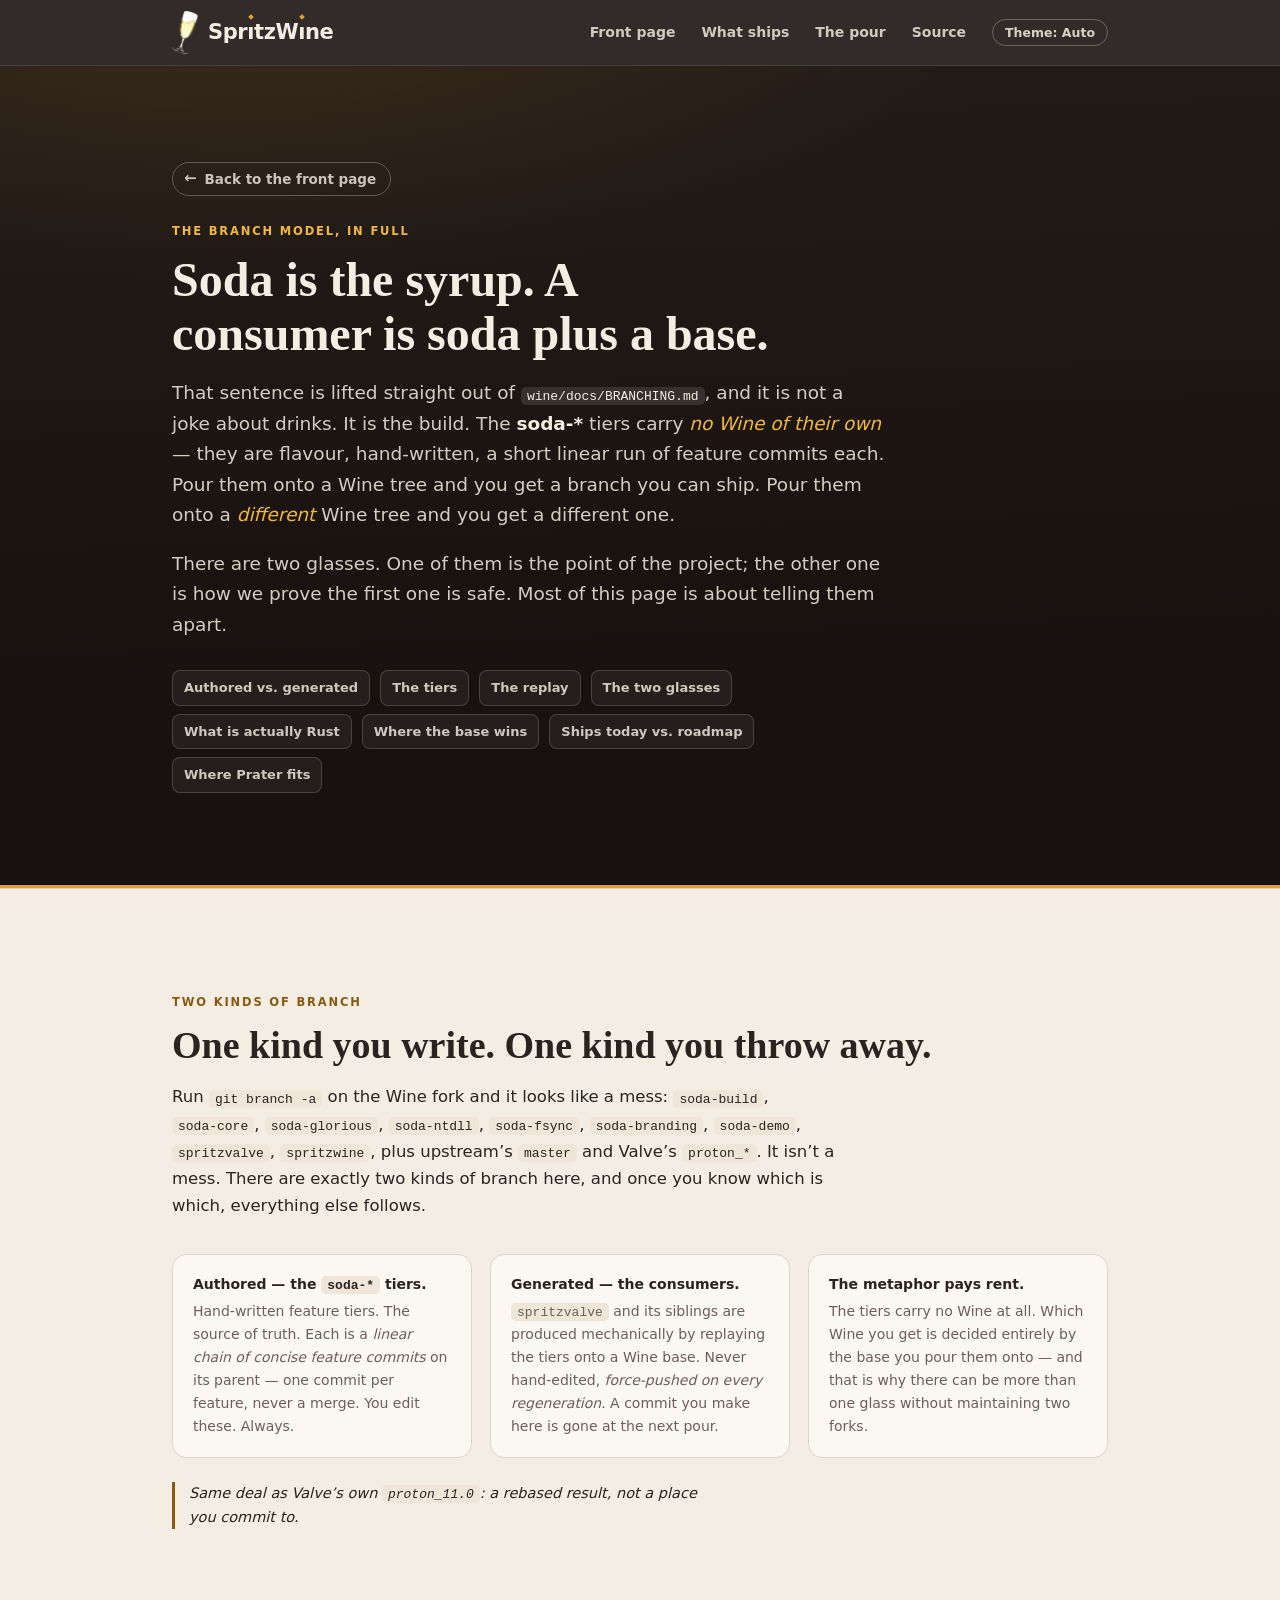
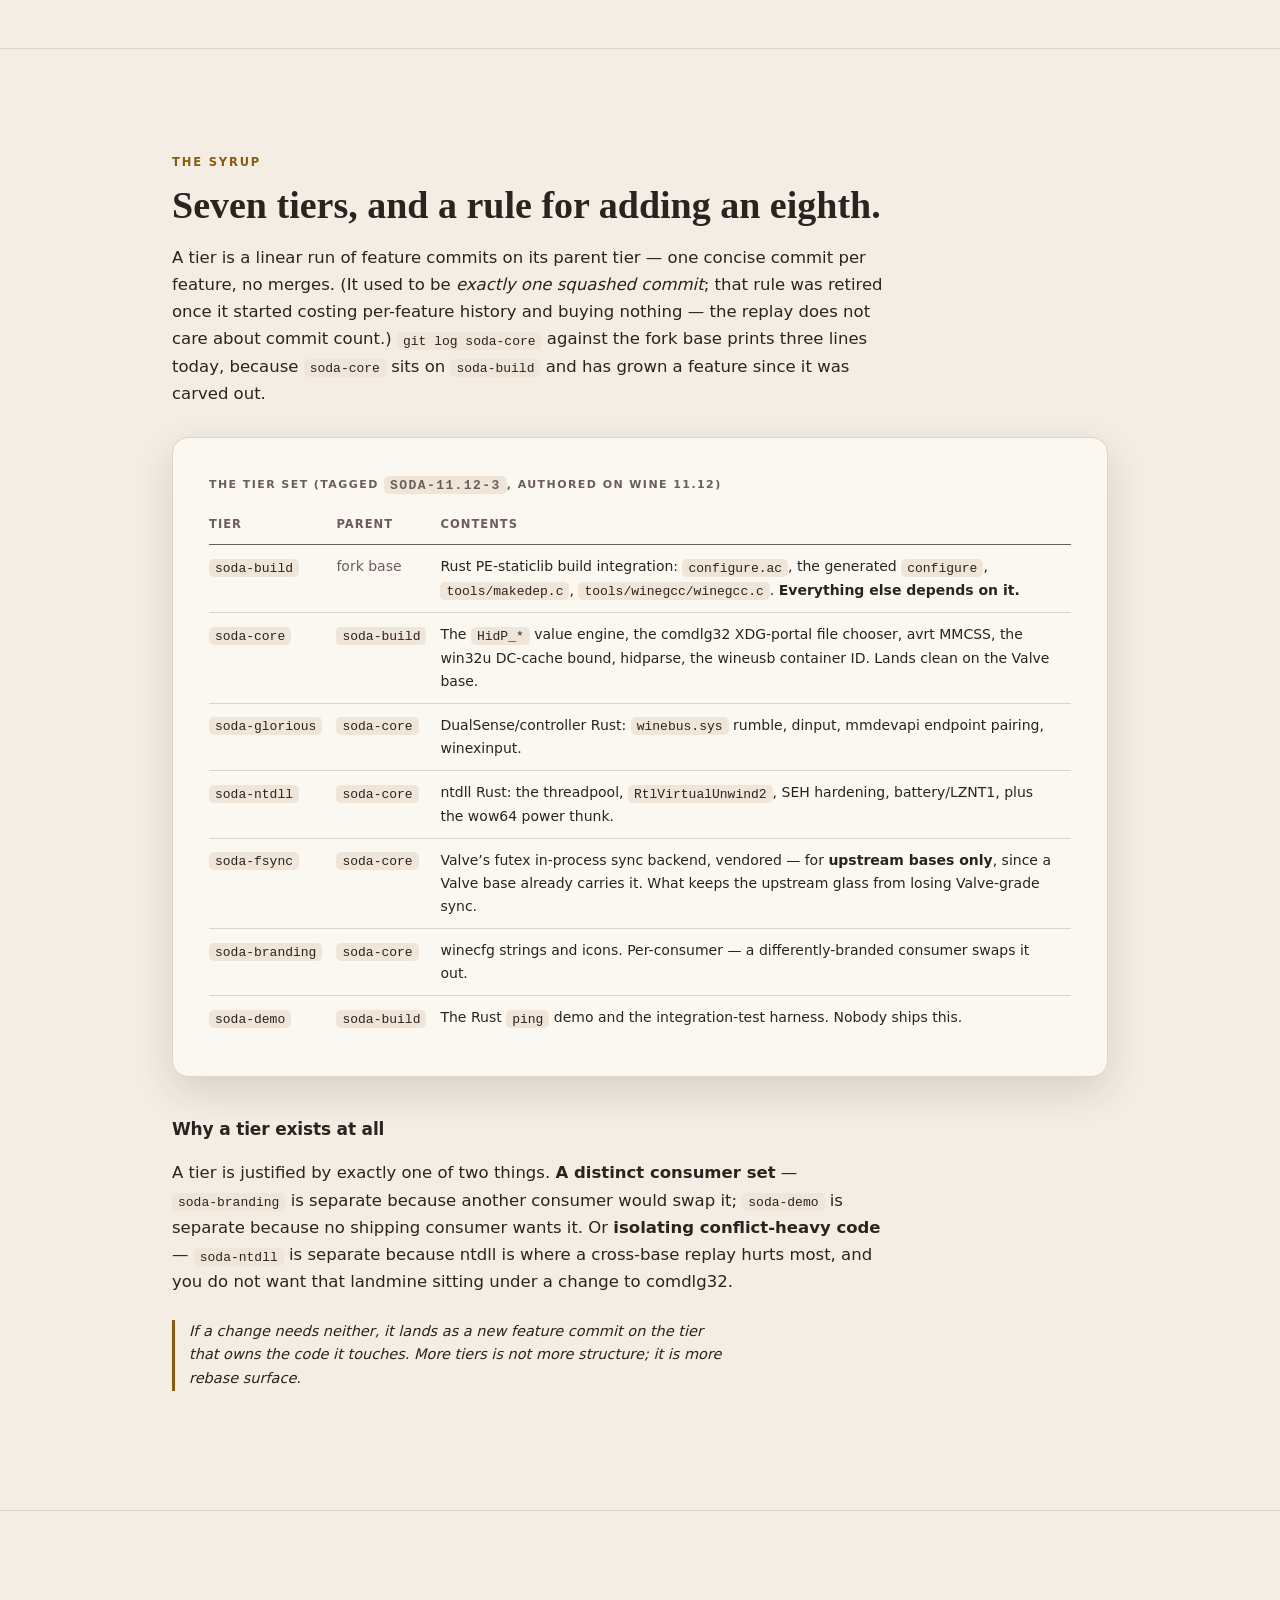
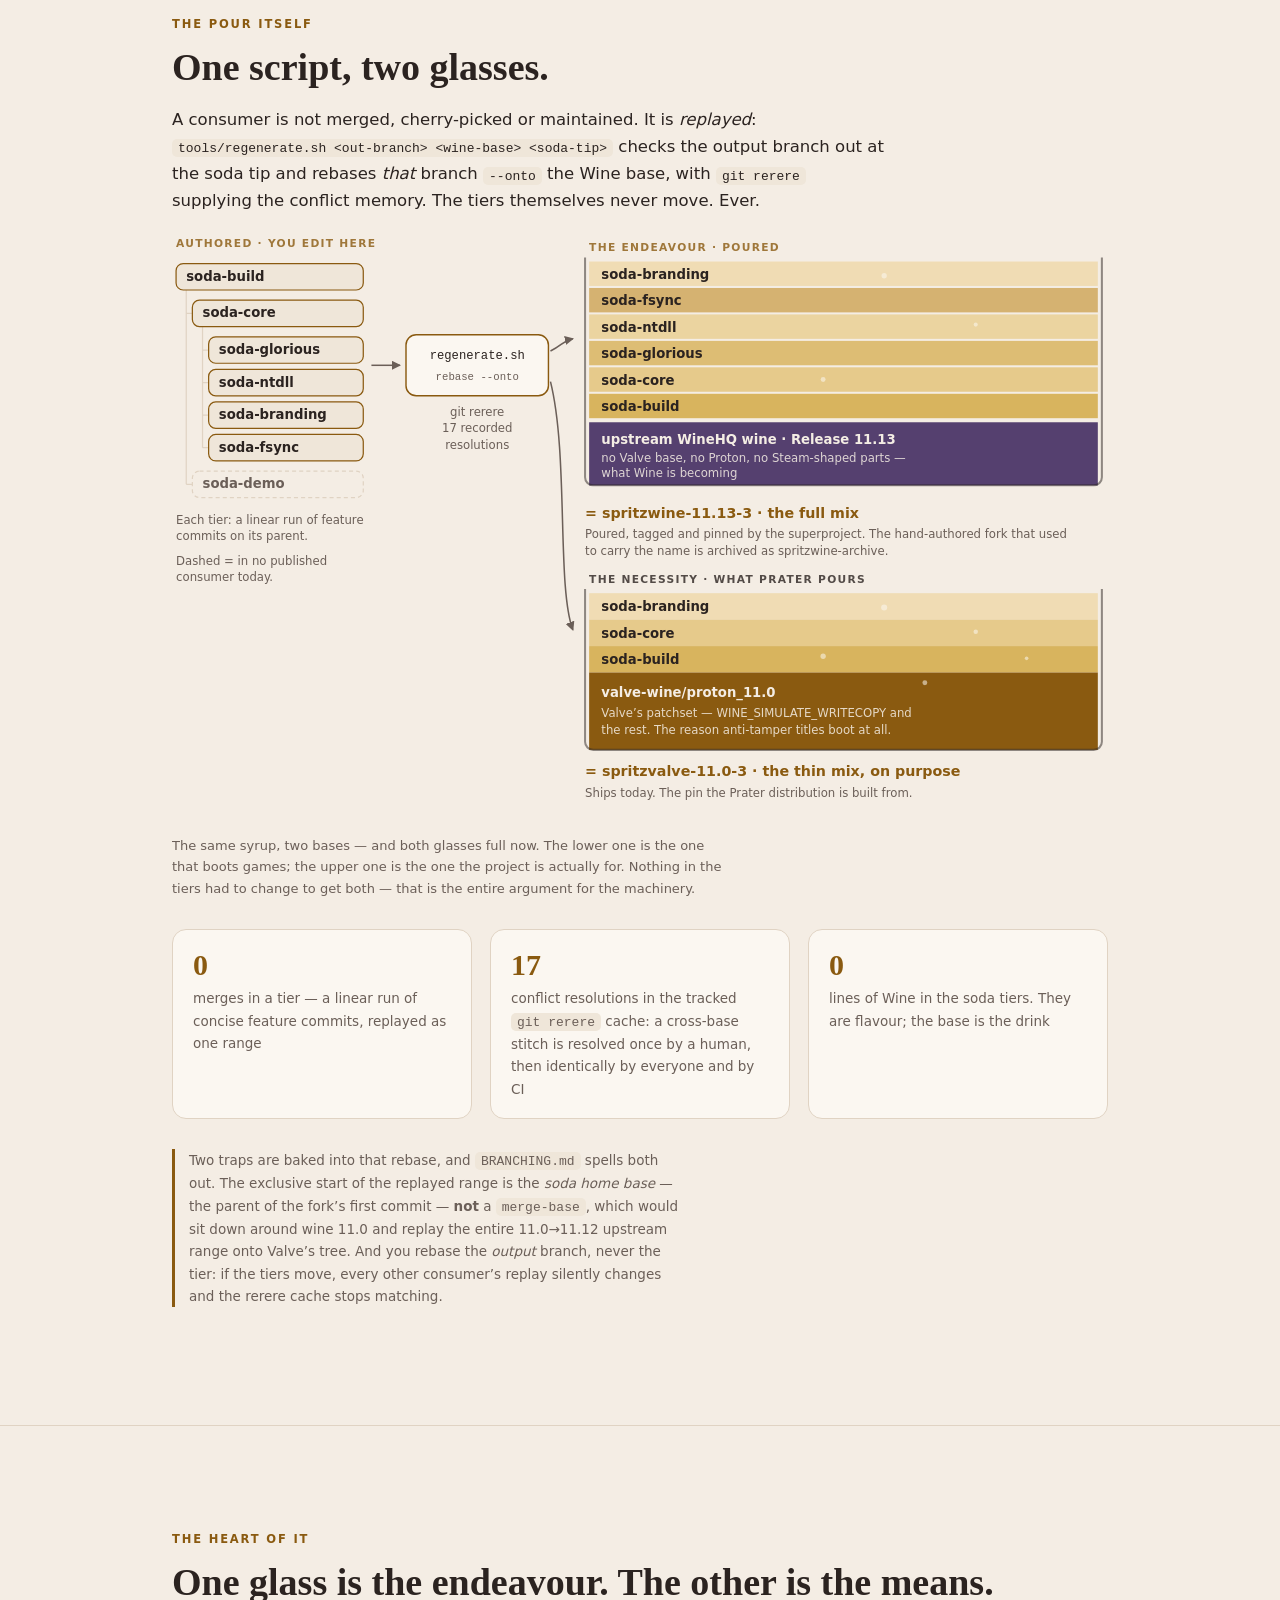
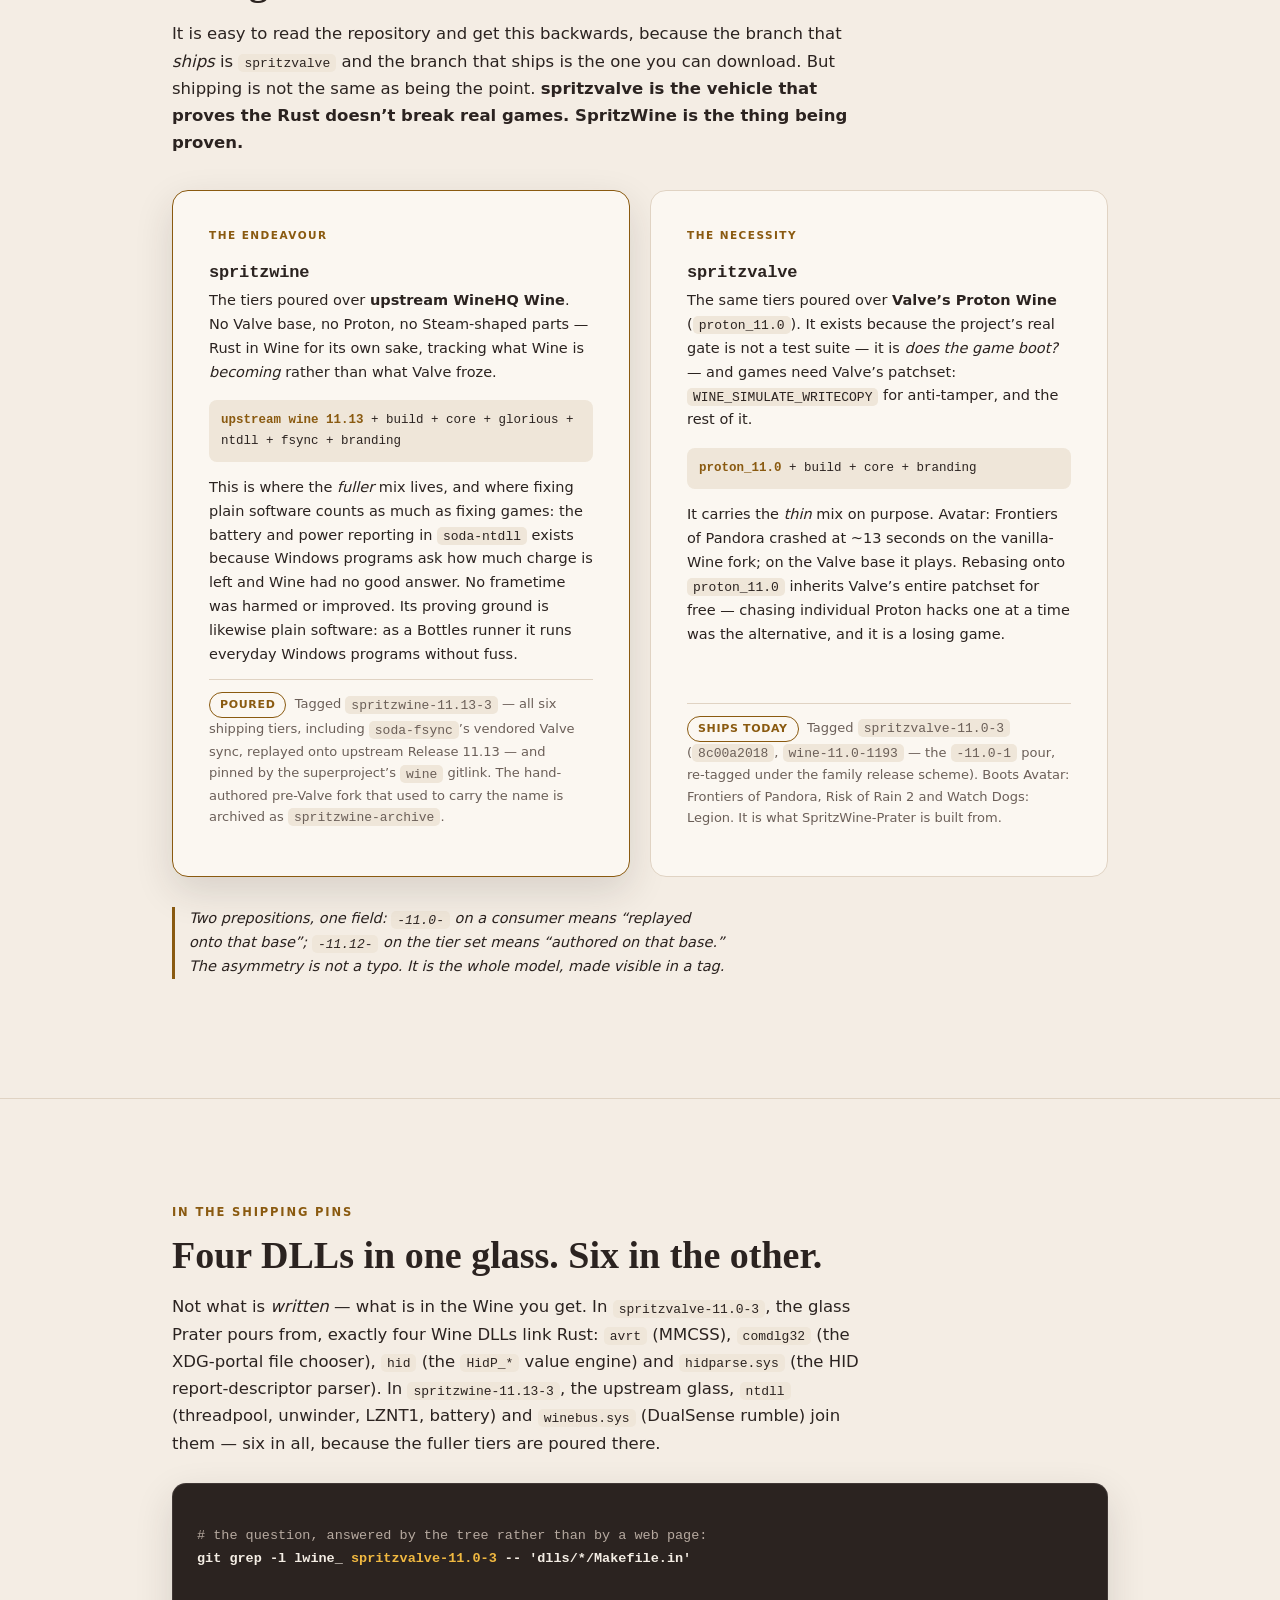
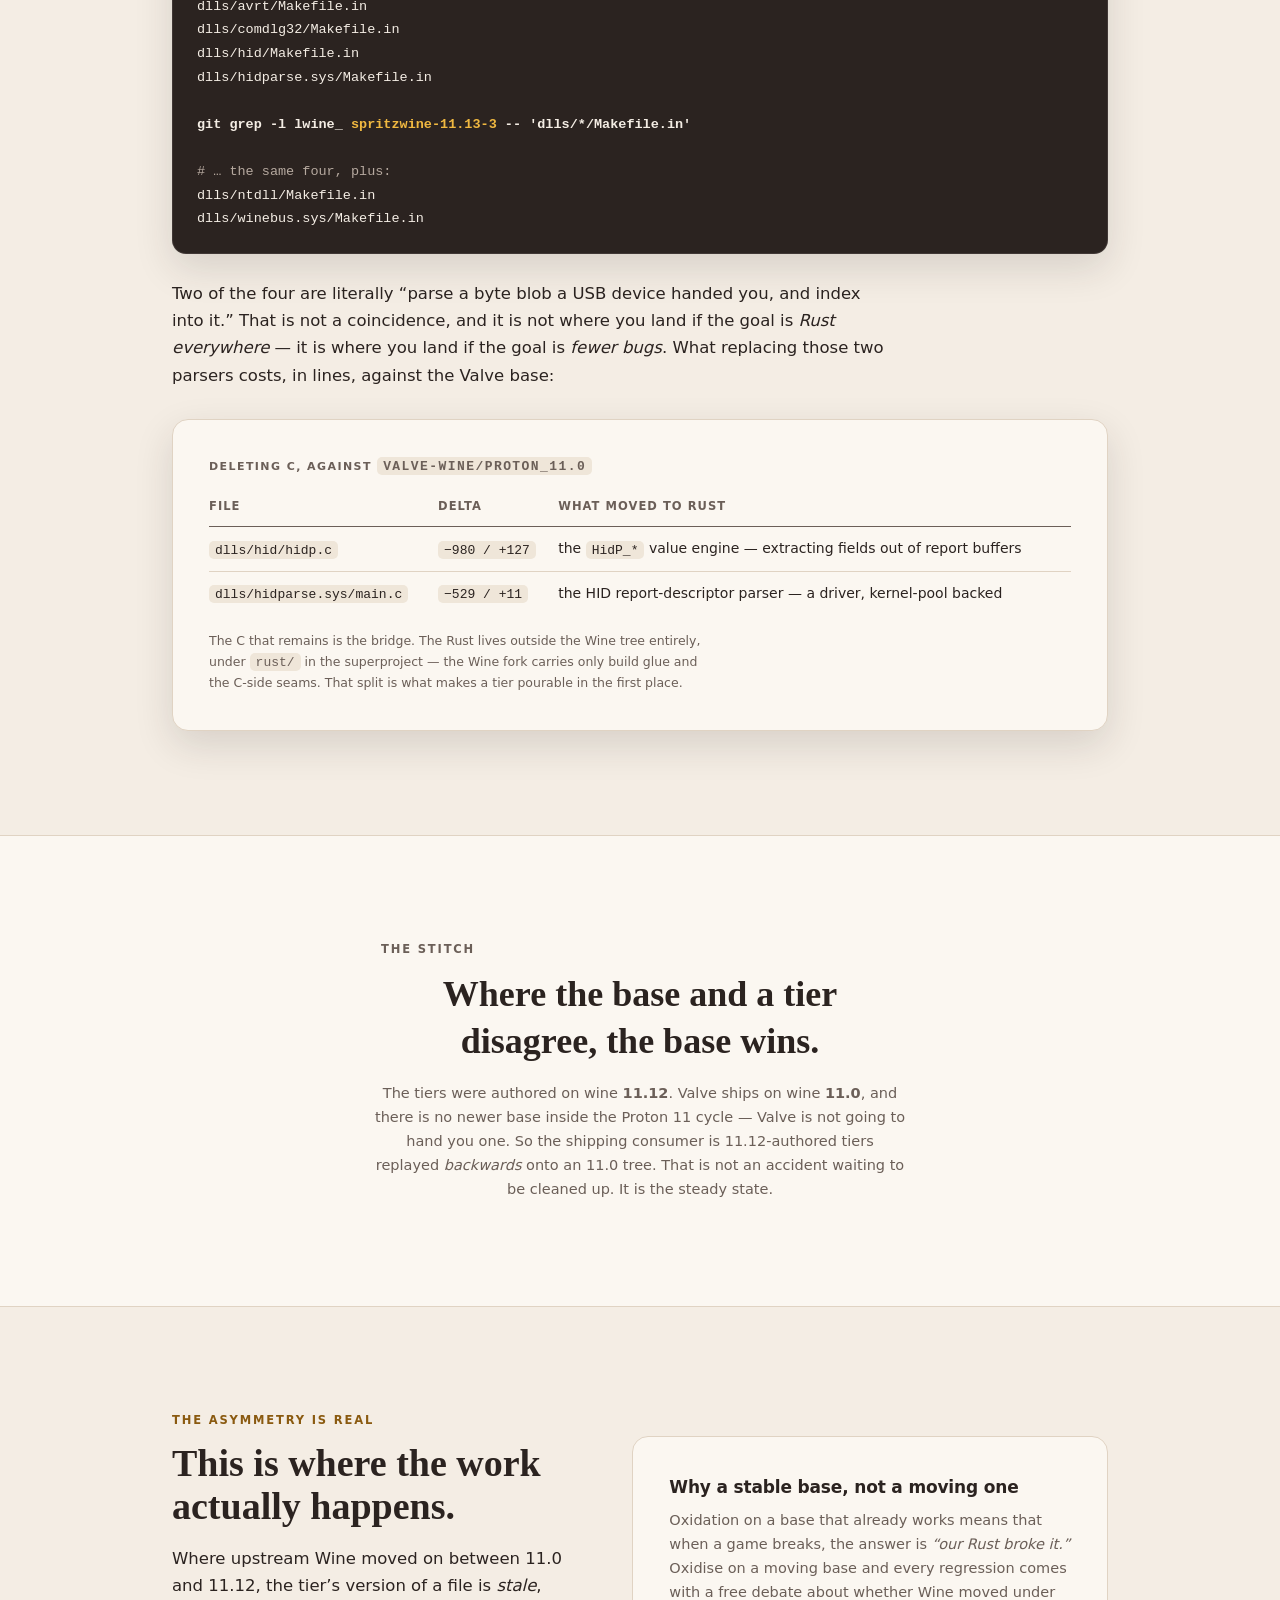
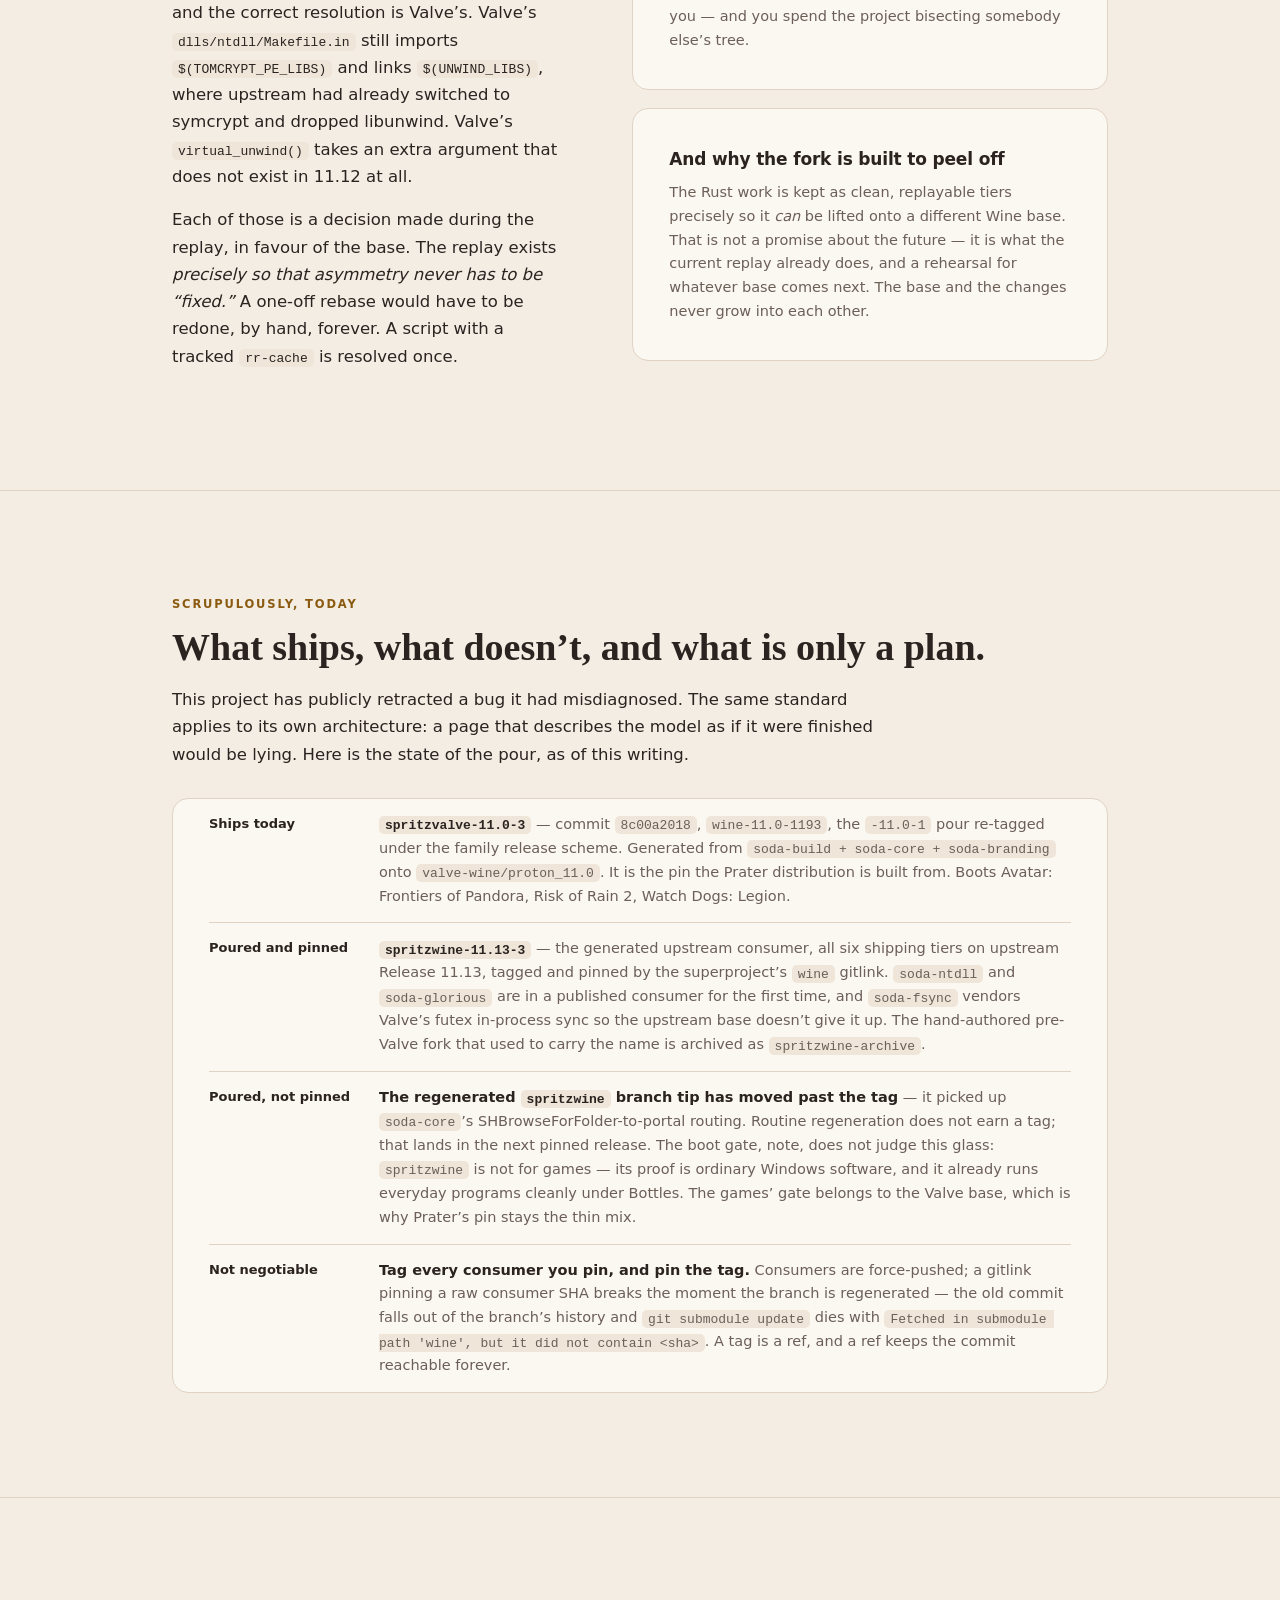
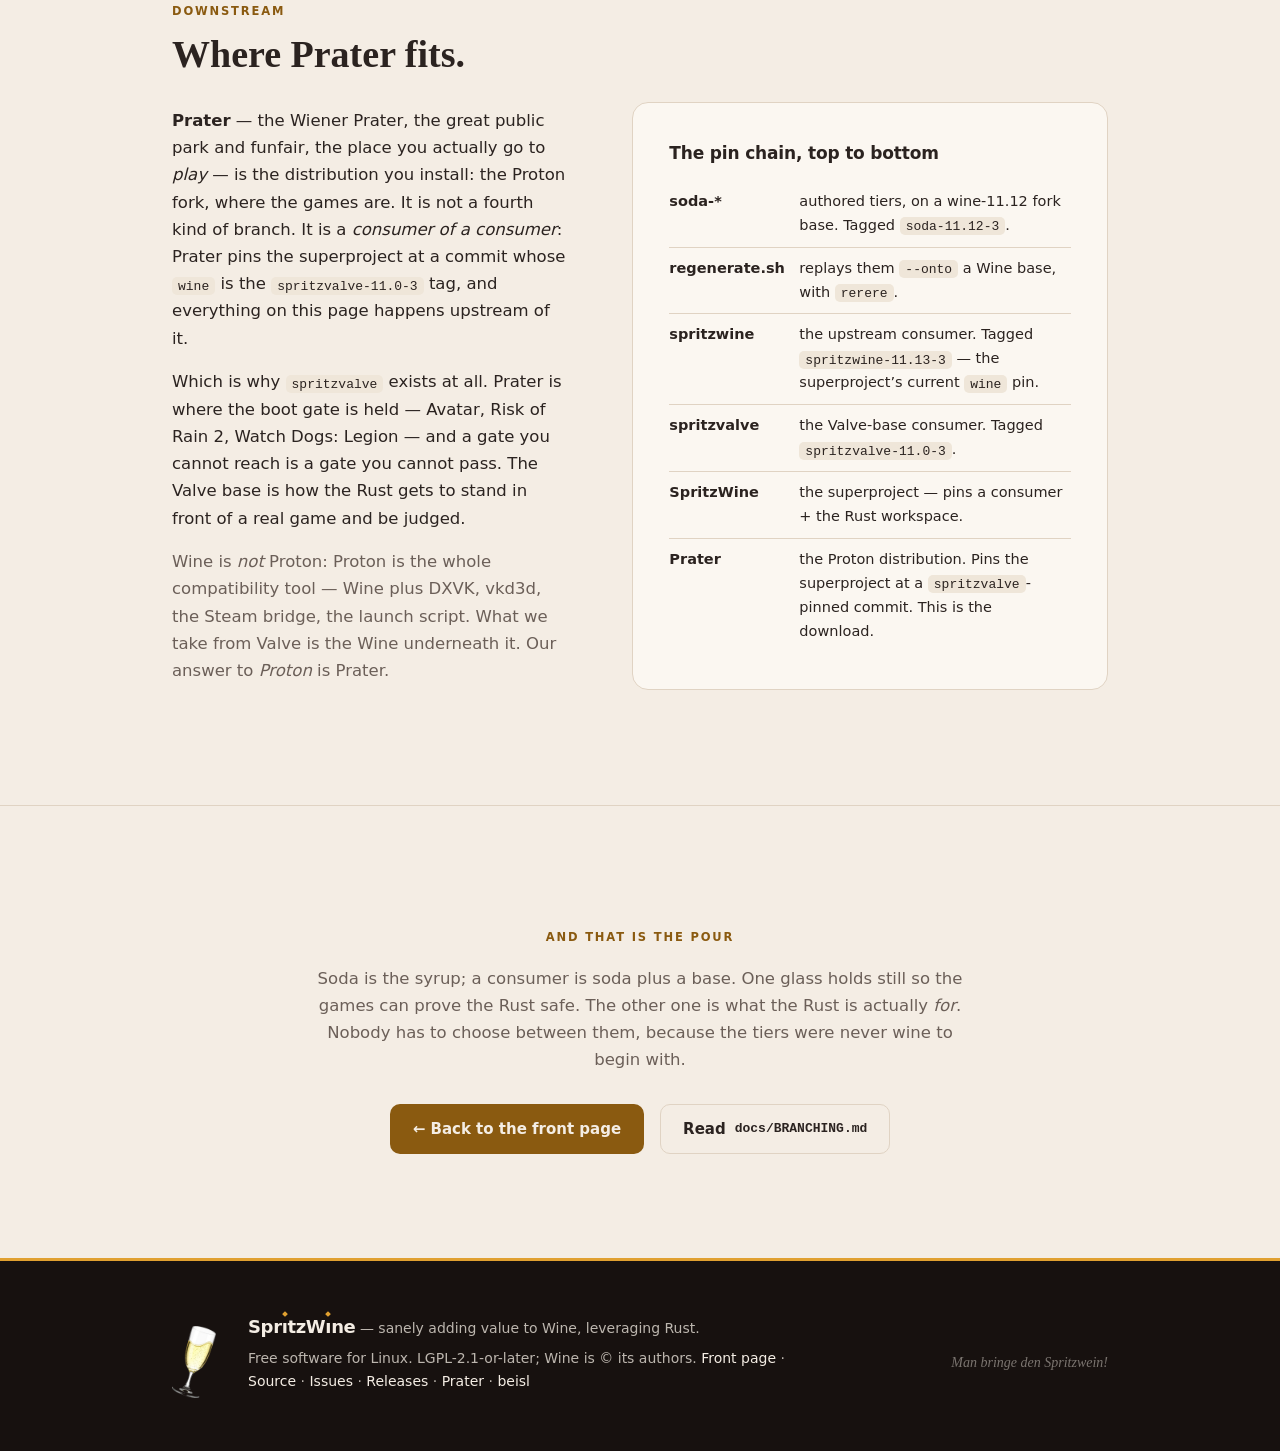
==== commit 03f1f125: "Both glasses full: spritzwine-11.13-3 poured, soda-fsync, feature-commit tiers" ====
--- a/the-pour.html
+++ b/the-pour.html
@@ -48,9 +48,9 @@
       <p class="lede">
         That sentence is lifted straight out of <code>wine/docs/BRANCHING.md</code>, and it
         is not a joke about drinks. It is the build. The <b>soda-<span aria-hidden="true">*</span></b>
-        tiers carry <em>no Wine of their own</em> — they are flavour, hand-written, one squashed
-        commit each. Pour them onto a Wine tree and you get a branch you can ship. Pour them
-        onto a <em>different</em> Wine tree and you get a different one.
+        tiers carry <em>no Wine of their own</em> — they are flavour, hand-written, a short
+        linear run of feature commits each. Pour them onto a Wine tree and you get a branch you
+        can ship. Pour them onto a <em>different</em> Wine tree and you get a different one.
       </p>
       <p class="lede">
         There are two glasses. One of them is the point of the project; the other one is how
@@ -78,7 +78,8 @@
     <p>
       Run <code>git branch -a</code> on the Wine fork and it looks like a mess:
       <code>soda-build</code>, <code>soda-core</code>, <code>soda-glorious</code>,
-      <code>soda-ntdll</code>, <code>soda-branding</code>, <code>soda-demo</code>,
+      <code>soda-ntdll</code>, <code>soda-fsync</code>, <code>soda-branding</code>,
+      <code>soda-demo</code>,
       <code>spritzvalve</code>, <code>spritzwine</code>, plus upstream’s
       <code>master</code> and Valve’s <code>proton_*</code>. It isn’t a mess. There are
       exactly two kinds of branch here, and once you know which is which, everything else
@@ -88,8 +89,9 @@
     <div class="claims" role="list">
       <div class="claim" role="listitem">
         <b>Authored — the <code>soda-*</code> tiers.</b>
-        Hand-written feature tiers. The source of truth. Each is <em>exactly one squashed
-        commit</em> on its parent — not a topic branch with history. You edit these. Always.
+        Hand-written feature tiers. The source of truth. Each is a <em>linear chain of concise
+        feature commits</em> on its parent — one commit per feature, never a merge. You edit
+        these. Always.
       </div>
       <div class="claim" role="listitem">
         <b>Generated — the consumers.</b>
@@ -116,16 +118,19 @@
 <section id="tiers" aria-labelledby="tiers-h">
   <div class="wrap">
     <p class="kicker">The syrup</p>
-    <h2 id="tiers-h">Six tiers, and a rule for adding a seventh.</h2>
+    <h2 id="tiers-h">Seven tiers, and a rule for adding an eighth.</h2>
     <p class="wide-note">
-      Each tier is one commit on top of its parent tier. That <em>is</em> the entire history —
-      <code class="long">git log soda-core</code> against the fork base prints two lines, because
-      <code>soda-core</code> sits on <code>soda-build</code>.
+      A tier is a linear run of feature commits on its parent tier — one concise commit per
+      feature, no merges. (It used to be <em>exactly one squashed commit</em>; that rule was
+      retired once it started costing per-feature history and buying nothing — the replay does
+      not care about commit count.) <code class="long">git log soda-core</code> against the fork
+      base prints three lines today, because <code>soda-core</code> sits on
+      <code>soda-build</code> and has grown a feature since it was carved out.
     </p>
 
     <div class="card tier-card" tabindex="0">
       <table class="tier-table">
-        <caption>The tier set (tagged <code>soda-11.12-1</code>, authored on wine&nbsp;11.12)</caption>
+        <caption>The tier set (tagged <code>soda-11.12-3</code>, authored on wine&nbsp;11.12)</caption>
         <thead>
           <tr>
             <th scope="col">Tier</th>
@@ -159,6 +164,13 @@
             <td><code>soda-core</code></td>
             <td>ntdll Rust: the threadpool, <code>RtlVirtualUnwind2</code>, SEH hardening,
               battery/LZNT1, plus the wow64 power thunk.</td>
+          </tr>
+          <tr>
+            <th scope="row"><code>soda-fsync</code></th>
+            <td><code>soda-core</code></td>
+            <td>Valve’s futex in-process sync backend, vendored — for <b>upstream bases
+              only</b>, since a Valve base already carries it. What keeps the upstream glass
+              from losing Valve-grade sync.</td>
           </tr>
           <tr>
             <th scope="row"><code>soda-branding</code></th>
@@ -186,8 +198,8 @@
       comdlg32.
     </p>
     <p class="aside-note">
-      If a change needs neither, squash it into an existing tier. More tiers is not more
-      structure; it is more rebase surface.
+      If a change needs neither, it lands as a new feature commit on the tier that owns the
+      code it touches. More tiers is not more structure; it is more rebase surface.
     </p>
   </div>
 </section>
@@ -209,8 +221,8 @@
       is written out in the cards below, too.</p>
     <div class="fig-scroll" tabindex="0" role="group" aria-label="The replay, drawn — scrollable figure">
       <figure class="pour-fig">
-        <svg viewBox="0 0 920 560" role="img"
-             aria-label="The replay, drawn. On the left, the authored soda tiers: soda-build at the root, soda-core on top of it, and on top of soda-core the three children soda-glorious, soda-ntdll and soda-branding; soda-demo hangs off soda-build. In the middle, tools/regenerate.sh, which rebases the tiers onto a Wine base using git rerere. On the right, two glasses. The upper glass is spritzwine: an outline, not yet poured — the full mix of soda-build, soda-core, soda-glorious, soda-ntdll and soda-branding over an upstream WineHQ Wine base. The lower glass is spritzvalve: filled and shipping — soda-build, soda-core and soda-branding over Valve's proton_11.0 base, tagged spritzvalve-11.0-1, the pin the Prater distribution ships.">
+        <svg viewBox="0 0 920 580" role="img"
+             aria-label="The replay, drawn. On the left, the authored soda tiers: soda-build at the root, soda-core on top of it, and on top of soda-core the four children soda-glorious, soda-ntdll, soda-branding and soda-fsync; soda-demo hangs off soda-build, dashed because it ships in no consumer. In the middle, tools/regenerate.sh, which rebases the tiers onto a Wine base using git rerere, with 17 recorded resolutions. On the right, two poured glasses. The upper glass is spritzwine, tagged spritzwine-11.13-3: the full mix of all six tiers over upstream Wine 11.13, pinned by the superproject. The lower glass is spritzvalve, tagged spritzvalve-11.0-3: soda-build, soda-core and soda-branding over Valve's proton_11.0 base — the pin the Prater distribution ships.">
           <defs>
             <marker id="ph-arrow" viewBox="0 0 8 8" refX="7" refY="4"
                     markerWidth="6" markerHeight="6" orient="auto">
@@ -222,8 +234,8 @@
           <text class="kick hot" x="4" y="16">Authored · you edit here</text>
 
           <!-- spines -->
-          <path class="spine" d="M14 58 V 217 M14 81 H 20 M14 217 H 20"/>
-          <path class="spine" d="M30 94 V 181 M30 117 H 36 M30 149 H 36 M30 181 H 36"/>
+          <path class="spine" d="M14 58 V 249 M14 81 H 20 M14 249 H 20"/>
+          <path class="spine" d="M30 94 V 213 M30 117 H 36 M30 149 H 36 M30 181 H 36 M30 213 H 36"/>
 
           <rect class="chip" x="4" y="32" width="184" height="26" rx="7"/>
           <text class="label" x="14" y="49">soda-build</text>
@@ -231,22 +243,25 @@
           <rect class="chip" x="20" y="68" width="168" height="26" rx="7"/>
           <text class="label" x="30" y="85">soda-core</text>
 
-          <rect class="chip-held" x="36" y="104" width="152" height="26" rx="7"/>
-          <text class="label held" x="46" y="121">soda-glorious</text>
-
-          <rect class="chip-held" x="36" y="136" width="152" height="26" rx="7"/>
-          <text class="label held" x="46" y="153">soda-ntdll</text>
+          <rect class="chip" x="36" y="104" width="152" height="26" rx="7"/>
+          <text class="label" x="46" y="121">soda-glorious</text>
+
+          <rect class="chip" x="36" y="136" width="152" height="26" rx="7"/>
+          <text class="label" x="46" y="153">soda-ntdll</text>
 
           <rect class="chip" x="36" y="168" width="152" height="26" rx="7"/>
           <text class="label" x="46" y="185">soda-branding</text>
 
-          <rect class="chip-held" x="20" y="204" width="168" height="26" rx="7"/>
-          <text class="label held" x="30" y="221">soda-demo</text>
-
-          <text class="sub" x="4" y="256">Each tier: exactly one squashed</text>
-          <text class="sub" x="4" y="272">commit on its parent.</text>
-          <text class="sub" x="4" y="296">Dashed = in no published</text>
-          <text class="sub" x="4" y="312">consumer today.</text>
+          <rect class="chip" x="36" y="200" width="152" height="26" rx="7"/>
+          <text class="label" x="46" y="217">soda-fsync</text>
+
+          <rect class="chip-held" x="20" y="236" width="168" height="26" rx="7"/>
+          <text class="label held" x="30" y="253">soda-demo</text>
+
+          <text class="sub" x="4" y="288">Each tier: a linear run of feature</text>
+          <text class="sub" x="4" y="304">commits on its parent.</text>
+          <text class="sub" x="4" y="328">Dashed = in no published</text>
+          <text class="sub" x="4" y="344">consumer today.</text>
 
           <!-- ============ middle: the script ============ -->
           <path class="arrow" d="M196 132 H 224" marker-end="url(#ph-arrow)"/>
@@ -256,80 +271,87 @@
           <text class="mono sm" x="300" y="146" text-anchor="middle">rebase --onto</text>
 
           <text class="sub" x="300" y="182" text-anchor="middle">git rerere</text>
-          <text class="sub" x="300" y="198" text-anchor="middle">9 recorded</text>
+          <text class="sub" x="300" y="198" text-anchor="middle">17 recorded</text>
           <text class="sub" x="300" y="214" text-anchor="middle">resolutions</text>
 
           <!-- to the upper glass -->
           <path class="arrow" d="M372 118 C 384 112, 384 108, 394 106" marker-end="url(#ph-arrow)"/>
           <!-- to the lower glass -->
-          <path class="arrow" d="M372 148 C 390 210, 378 330, 394 372" marker-end="url(#ph-arrow)"/>
-
-          <!-- ============ right, top: spritzwine — the endeavour ============ -->
-          <text class="kick hot" x="410" y="20">The endeavour · not poured yet</text>
-
-          <rect class="band-empty" x="410" y="30" width="500" height="24" rx="3"/>
-          <text class="label" x="422" y="47">soda-branding</text>
-          <rect class="band-empty" x="410" y="56" width="500" height="24" rx="3"/>
-          <text class="label held" x="422" y="73">soda-ntdll</text>
-          <rect class="band-empty" x="410" y="82" width="500" height="24" rx="3"/>
-          <text class="label held" x="422" y="99">soda-glorious</text>
-          <rect class="band-empty" x="410" y="108" width="500" height="24" rx="3"/>
-          <text class="label" x="422" y="125">soda-core</text>
-          <rect class="band-empty" x="410" y="134" width="500" height="24" rx="3"/>
-          <text class="label" x="422" y="151">soda-build</text>
-
-          <rect class="base-empty" x="410" y="162" width="500" height="62" rx="3"/>
-          <text class="label" x="422" y="183">upstream WineHQ wine</text>
-          <text class="sub" x="422" y="201">what Wine is becoming — no Valve patchset,</text>
-          <text class="sub" x="422" y="216">no Proton, no Steam-shaped parts</text>
-
-          <path class="glass-empty" d="M406 26 V 216 a 8 8 0 0 0 8 8 H 906 a 8 8 0 0 0 8 -8 V 26"/>
-
-          <text class="label out" x="406" y="250">spritzwine · the full mix</text>
-          <text class="sub" x="406" y="270">The destination: Rust in Wine for its own sake. Today the branch of that</text>
-          <text class="sub" x="406" y="286">name is still the legacy hand-authored fork — not yet generated from the tiers.</text>
+          <path class="arrow" d="M372 148 C 390 220, 378 350, 394 392" marker-end="url(#ph-arrow)"/>
+
+          <!-- ============ right, top: spritzwine — the endeavour, poured ============ -->
+          <text class="kick hot" x="410" y="20">The endeavour · poured</text>
+
+          <rect class="soda-3" x="410" y="30" width="500" height="24"/>
+          <text class="label on-soda" x="422" y="47">soda-branding</text>
+          <rect class="soda-6" x="410" y="56" width="500" height="24"/>
+          <text class="label on-soda" x="422" y="73">soda-fsync</text>
+          <rect class="soda-5" x="410" y="82" width="500" height="24"/>
+          <text class="label on-soda" x="422" y="99">soda-ntdll</text>
+          <rect class="soda-4" x="410" y="108" width="500" height="24"/>
+          <text class="label on-soda" x="422" y="125">soda-glorious</text>
+          <rect class="soda-2" x="410" y="134" width="500" height="24"/>
+          <text class="label on-soda" x="422" y="151">soda-core</text>
+          <rect class="soda-1" x="410" y="160" width="500" height="24"/>
+          <text class="label on-soda" x="422" y="177">soda-build</text>
+
+          <rect class="wine-base-up" x="410" y="188" width="500" height="62"/>
+          <text class="label on-wine" x="422" y="209">upstream WineHQ wine · Release 11.13</text>
+          <text class="sub on-wine-dim" x="422" y="227">no Valve base, no Proton, no Steam-shaped parts —</text>
+          <text class="sub on-wine-dim" x="422" y="242">what Wine is becoming</text>
+
+          <circle class="fizz" cx="700" cy="44" r="2.6"/>
+          <circle class="fizz" cx="790" cy="92" r="2"/>
+          <circle class="fizz" cx="640" cy="146" r="2.4"/>
+
+          <path class="glass-body" d="M406 26 V 242 a 8 8 0 0 0 8 8 H 906 a 8 8 0 0 0 8 -8 V 26"/>
+
+          <text class="label out" x="406" y="282">= spritzwine-11.13-3 · the full mix</text>
+          <text class="sub" x="406" y="302">Poured, tagged and pinned by the superproject. The hand-authored fork that used</text>
+          <text class="sub" x="406" y="318">to carry the name is archived as spritzwine-archive.</text>
 
           <!-- ============ right, bottom: spritzvalve — the necessity ============ -->
-          <text class="kick" x="410" y="326">The necessity · in the glass today</text>
-
-          <rect class="soda-3" x="410" y="336" width="500" height="26"/>
-          <text class="label on-soda" x="422" y="354">soda-branding</text>
-          <rect class="soda-2" x="410" y="362" width="500" height="26"/>
-          <text class="label on-soda" x="422" y="380">soda-core</text>
-          <rect class="soda-1" x="410" y="388" width="500" height="26"/>
-          <text class="label on-soda" x="422" y="406">soda-build</text>
-
-          <rect class="wine-base" x="410" y="414" width="500" height="76"/>
-          <text class="label on-wine" x="422" y="438">valve-wine/proton_11.0</text>
-          <text class="sub on-wine-dim" x="422" y="458">Valve’s patchset — WINE_SIMULATE_WRITECOPY and</text>
-          <text class="sub on-wine-dim" x="422" y="474">the rest. The reason anti-tamper titles boot at all.</text>
-
-          <circle class="fizz" cx="700" cy="350" r="3"/>
-          <circle class="fizz" cx="790" cy="374" r="2.2"/>
-          <circle class="fizz" cx="640" cy="398" r="2.6"/>
-          <circle class="fizz" cx="840" cy="400" r="1.8"/>
-          <circle class="fizz" cx="740" cy="424" r="2.4"/>
-
-          <path class="glass-body" d="M406 332 V 482 a 8 8 0 0 0 8 8 H 906 a 8 8 0 0 0 8 -8 V 332"/>
-
-          <text class="label out" x="406" y="516">= spritzvalve-11.0-1 · the thin mix, on purpose</text>
-          <text class="sub" x="406" y="536">Ships today. Prater’s wine submodule is pinned to this tag.</text>
+          <text class="kick" x="410" y="346">The necessity · what Prater pours</text>
+
+          <rect class="soda-3" x="410" y="356" width="500" height="26"/>
+          <text class="label on-soda" x="422" y="374">soda-branding</text>
+          <rect class="soda-2" x="410" y="382" width="500" height="26"/>
+          <text class="label on-soda" x="422" y="400">soda-core</text>
+          <rect class="soda-1" x="410" y="408" width="500" height="26"/>
+          <text class="label on-soda" x="422" y="426">soda-build</text>
+
+          <rect class="wine-base" x="410" y="434" width="500" height="76"/>
+          <text class="label on-wine" x="422" y="458">valve-wine/proton_11.0</text>
+          <text class="sub on-wine-dim" x="422" y="478">Valve’s patchset — WINE_SIMULATE_WRITECOPY and</text>
+          <text class="sub on-wine-dim" x="422" y="494">the rest. The reason anti-tamper titles boot at all.</text>
+
+          <circle class="fizz" cx="700" cy="370" r="3"/>
+          <circle class="fizz" cx="790" cy="394" r="2.2"/>
+          <circle class="fizz" cx="640" cy="418" r="2.6"/>
+          <circle class="fizz" cx="840" cy="420" r="1.8"/>
+          <circle class="fizz" cx="740" cy="444" r="2.4"/>
+
+          <path class="glass-body" d="M406 352 V 502 a 8 8 0 0 0 8 8 H 906 a 8 8 0 0 0 8 -8 V 352"/>
+
+          <text class="label out" x="406" y="536">= spritzvalve-11.0-3 · the thin mix, on purpose</text>
+          <text class="sub" x="406" y="556">Ships today. The pin the Prater distribution is built from.</text>
         </svg>
         <figcaption>
-          The same syrup, two bases. The full glass is the one that boots games; the outlined
-          one is the one the project is actually for. Nothing in the tiers had to change to
-          get both — that is the entire argument for the machinery.
+          The same syrup, two bases — and both glasses full now. The lower one is the one that
+          boots games; the upper one is the one the project is actually for. Nothing in the
+          tiers had to change to get both — that is the entire argument for the machinery.
         </figcaption>
       </figure>
     </div>
 
     <div class="stat-row">
       <div class="stat">
-        <span class="n">1</span>
-        <span class="t">commit per tier — squashed, never a topic branch with history</span>
+        <span class="n">0</span>
+        <span class="t">merges in a tier — a linear run of concise feature commits, replayed
+          as one range</span>
       </div>
       <div class="stat">
-        <span class="n">9</span>
+        <span class="n">17</span>
         <span class="t">conflict resolutions in the tracked <code>git rerere</code> cache: a
           cross-base stitch is resolved once by a human, then identically by everyone and by CI</span>
       </div>
@@ -367,25 +389,26 @@
         <p class="role">The endeavour</p>
         <h3>spritzwine</h3>
         <p>
-          The tiers poured over <b>upstream WineHQ Wine</b>. No Valve patchset, no Proton, no
+          The tiers poured over <b>upstream WineHQ Wine</b>. No Valve base, no Proton, no
           Steam-shaped parts — Rust in Wine for its own sake, tracking what Wine is
           <em>becoming</em> rather than what Valve froze.
         </p>
         <p class="recipe">
-          <span class="base">upstream wine</span> + build + core + glorious + ntdll + branding
+          <span class="base">upstream wine 11.13</span> + build + core + glorious + ntdll + fsync + branding
         </p>
         <p>
           This is where the <em>fuller</em> mix lives, and where fixing plain software counts as
           much as fixing games: the battery and power reporting in <code>soda-ntdll</code> exists
           because Windows programs ask how much charge is left and Wine had no good answer. No
-          frametime was harmed or improved.
+          frametime was harmed or improved. Its proving ground is likewise plain software: as a
+          Bottles runner it runs everyday Windows programs without fuss.
         </p>
         <p class="foot">
-          <span class="pill">Roadmap</span>&nbsp; The branch carrying this name today is still the
-          original hand-authored pre-Valve fork on vanilla wine 11.12
-          (<code>wine-11.12-136</code>) — the tree the tiers were <em>carved out of</em>, not yet
-          a tier-generated consumer. Say it plainly: the generated <code>spritzwine</code> does
-          not exist yet.
+          <span class="pill ships">Poured</span>&nbsp; Tagged <code>spritzwine-11.13-3</code> —
+          all six shipping tiers, including <code>soda-fsync</code>’s vendored Valve sync,
+          replayed onto upstream Release 11.13 — and pinned by the superproject’s
+          <code>wine</code> gitlink. The hand-authored pre-Valve fork that used to carry the
+          name is archived as <code>spritzwine-archive</code>.
         </p>
       </article>
 
@@ -409,8 +432,9 @@
         </p>
         <p class="foot">
           <span class="pill ships">Ships today</span>&nbsp; Tagged
-          <code>spritzvalve-11.0-1</code> (<code>8c00a2018</code>,
-          <code>wine-11.0-1193</code>). Boots Avatar: Frontiers of Pandora, Risk of Rain 2 and
+          <code>spritzvalve-11.0-3</code> (<code>8c00a2018</code>,
+          <code>wine-11.0-1193</code> — the <code>-11.0-1</code> pour, re-tagged under the
+          family release scheme). Boots Avatar: Frontiers of Pandora, Risk of Rain 2 and
           Watch Dogs: Legion. It is what SpritzWine-Prater is built from.
         </p>
       </article>
@@ -427,25 +451,33 @@
 <!-- ======================= WHAT IS ACTUALLY RUST ======================= -->
 <section id="inside" aria-labelledby="inside-h">
   <div class="wrap">
-    <p class="kicker">In the shipping pin</p>
-    <h2 id="inside-h">Four DLLs. That is the whole of it.</h2>
+    <p class="kicker">In the shipping pins</p>
+    <h2 id="inside-h">Four DLLs in one glass. Six in the other.</h2>
     <p class="wide-note">
       Not what is <em>written</em> — what is in the Wine you get. In
-      <code>spritzvalve-11.0-1</code>, exactly four Wine DLLs link Rust:
-      <code>avrt</code> (MMCSS), <code>comdlg32</code> (the XDG-portal file chooser),
+      <code>spritzvalve-11.0-3</code>, the glass Prater pours from, exactly four Wine DLLs link
+      Rust: <code>avrt</code> (MMCSS), <code>comdlg32</code> (the XDG-portal file chooser),
       <code>hid</code> (the <code>HidP_*</code> value engine) and <code>hidparse.sys</code>
-      (the HID report-descriptor parser). <code>ntdll</code> and <code>winebus.sys</code> link
-      <b>no</b> Rust in that pin. The held-back tiers really are held back.
+      (the HID report-descriptor parser). In <code>spritzwine-11.13-3</code>, the upstream
+      glass, <code>ntdll</code> (threadpool, unwinder, LZNT1, battery) and
+      <code>winebus.sys</code> (DualSense rumble) join them — six in all, because the fuller
+      tiers are poured there.
     </p>
 
     <div class="codeblock" style="margin-top:26px;" tabindex="0">
 <pre><code><span class="c"># the question, answered by the tree rather than by a web page:</span>
-<span class="cmd">git grep -l lwine_ <span class="hl">spritzvalve-11.0-1</span> -- 'dlls/*/Makefile.in'</span>
+<span class="cmd">git grep -l lwine_ <span class="hl">spritzvalve-11.0-3</span> -- 'dlls/*/Makefile.in'</span>
 
 dlls/avrt/Makefile.in
 dlls/comdlg32/Makefile.in
 dlls/hid/Makefile.in
-dlls/hidparse.sys/Makefile.in</code></pre>
+dlls/hidparse.sys/Makefile.in
+
+<span class="cmd">git grep -l lwine_ <span class="hl">spritzwine-11.13-3</span> -- 'dlls/*/Makefile.in'</span>
+
+<span class="c"># … the same four, plus:</span>
+dlls/ntdll/Makefile.in
+dlls/winebus.sys/Makefile.in</code></pre>
     </div>
 
     <p style="margin-top:26px;" class="wide-note">
@@ -561,31 +593,35 @@
       <div>
         <dt>Ships today</dt>
         <dd>
-          <b><code>spritzvalve-11.0-1</code></b> — commit <code>8c00a2018</code>,
-          <code>wine-11.0-1193</code>. Generated from <code>soda-build + soda-core +
-          soda-branding</code> onto <code>valve-wine/proton_11.0</code>. Prater’s
-          <code>wine</code> submodule is pinned to that tag. Boots Avatar: Frontiers of Pandora,
-          Risk of Rain 2, Watch Dogs: Legion.
+          <b><code>spritzvalve-11.0-3</code></b> — commit <code>8c00a2018</code>,
+          <code>wine-11.0-1193</code>, the <code>-11.0-1</code> pour re-tagged under the family
+          release scheme. Generated from <code>soda-build + soda-core + soda-branding</code>
+          onto <code>valve-wine/proton_11.0</code>. It is the pin the Prater distribution is
+          built from. Boots Avatar: Frontiers of Pandora, Risk of Rain 2, Watch Dogs: Legion.
         </dd>
       </div>
       <div>
-        <dt>Written, not shipped</dt>
+        <dt>Poured and pinned</dt>
         <dd>
-          <b><code>soda-ntdll</code> and <code>soda-glorious</code></b> — the threadpool,
-          <code>RtlVirtualUnwind2</code>/SEH, LZNT1, battery reporting, DualSense rumble. Written,
-          building, tested — and in <em>no published consumer</em>. They ship when they pass the
-          boot gate, not when they compile. An untested consumer sitting on a remote is an
-          invitation for somebody to pin it, and then you own it.
+          <b><code>spritzwine-11.13-3</code></b> — the generated upstream consumer, all six
+          shipping tiers on upstream Release 11.13, tagged and pinned by the superproject’s
+          <code>wine</code> gitlink. <code>soda-ntdll</code> and <code>soda-glorious</code> are
+          in a published consumer for the first time, and <code>soda-fsync</code> vendors
+          Valve’s futex in-process sync so the upstream base doesn’t give it up. The
+          hand-authored pre-Valve fork that used to carry the name is archived as
+          <code>spritzwine-archive</code>.
         </dd>
       </div>
       <div>
-        <dt>Roadmap</dt>
+        <dt>Poured, not pinned</dt>
         <dd>
-          <b>The generated <code>spritzwine</code> consumer does not exist yet.</b> The branch
-          carrying that name is the original hand-authored pre-Valve fork on vanilla wine 11.12
-          (<code>wine-11.12-136</code>) — it predates the model this page describes. The target
-          recipe is <code>build + core + glorious + ntdll + branding</code> on an upstream base.
-          It is a plan, not a shipped thing.
+          <b>The regenerated <code>spritzwine</code> branch tip has moved past the tag</b> — it
+          picked up <code>soda-core</code>’s SHBrowseForFolder-to-portal routing. Routine
+          regeneration does not earn a tag; that lands in the next pinned release. The boot
+          gate, note, does not judge this glass: <code>spritzwine</code> is not for games — its
+          proof is ordinary Windows software, and it already runs everyday programs cleanly
+          under Bottles. The games’ gate belongs to the Valve base, which is why Prater’s pin
+          stays the thin mix.
         </dd>
       </div>
       <div>
@@ -612,8 +648,8 @@
           <b>Prater</b> — the Wiener Prater, the great public park and funfair, the place you
           actually go to <em>play</em> — is the distribution you install: the Proton fork, where
           the games are. It is not a fourth kind of branch. It is a <em>consumer of a consumer</em>:
-          Prater’s <code>wine</code> submodule is pinned to the <code>spritzvalve-11.0-1</code>
-          tag, and everything on this page happens upstream of it.
+          Prater pins the superproject at a commit whose <code>wine</code> is the
+          <code>spritzvalve-11.0-3</code> tag, and everything on this page happens upstream of it.
         </p>
         <p>
           Which is why <code>spritzvalve</code> exists at all. Prater is where the boot gate is
@@ -631,15 +667,19 @@
         <h3 style="font-size:17px;">The pin chain, top to bottom</h3>
         <ul class="entry-list" style="margin-top:14px;">
           <li><span class="ctx">soda-*</span>
-            <span>authored tiers, on a wine-11.12 fork base. Tagged <code>soda-11.12-1</code>.</span></li>
+            <span>authored tiers, on a wine-11.12 fork base. Tagged <code>soda-11.12-3</code>.</span></li>
           <li><span class="ctx">regenerate.sh</span>
             <span>replays them <code>--onto</code> a Wine base, with <code>rerere</code>.</span></li>
+          <li><span class="ctx">spritzwine</span>
+            <span>the upstream consumer. Tagged <code>spritzwine-11.13-3</code> — the
+              superproject’s current <code>wine</code> pin.</span></li>
           <li><span class="ctx">spritzvalve</span>
-            <span>the generated consumer. Tagged <code>spritzvalve-11.0-1</code>.</span></li>
+            <span>the Valve-base consumer. Tagged <code>spritzvalve-11.0-3</code>.</span></li>
           <li><span class="ctx">SpritzWine</span>
-            <span>the superproject — pins the consumer + the Rust workspace.</span></li>
+            <span>the superproject — pins a consumer + the Rust workspace.</span></li>
           <li><span class="ctx">Prater</span>
-            <span>the Proton distribution. Pins the superproject’s output. This is the download.</span></li>
+            <span>the Proton distribution. Pins the superproject at a
+              <code>spritzvalve</code>-pinned commit. This is the download.</span></li>
         </ul>
       </div>
     </div>
--- a/assets/style.css
+++ b/assets/style.css
@@ -25,12 +25,14 @@
   /* the pour — figure ink, fixed in both themes (contrast is checked
      against the band fill, not against the page) */
   --pour-wine: #8a5a10;
-  --pour-wine-up: #6b4f8a;          /* upstream WineHQ base — a different vintage, on purpose */
+  --pour-wine-up: #55406f;          /* upstream WineHQ base — a different vintage, on purpose;
+                                       deep enough that the cream labels clear 7:1 on it */
   --pour-soda-1: #d8b45e;
   --pour-soda-2: #e6ca8b;
   --pour-soda-3: #f0dcb4;
   --pour-soda-4: #ddbd74;
   --pour-soda-5: #ebd4a0;
+  --pour-soda-6: #d5b271;
 
   /* light theme (default) */
   --ground: #f4ede4;
@@ -357,7 +359,8 @@
 .arch-fig svg { width: 100%; height: auto; display: block; overflow: visible; }
 .arch-fig .kick {
   font-family: var(--sans); font-size: 11px; font-weight: 700;
-  letter-spacing: 0.12em; text-transform: uppercase; fill: var(--muted);
+  letter-spacing: 0.12em; text-transform: uppercase;
+  fill: var(--ink); opacity: 0.8; /* muted was too faint at this size */
 }
 .arch-fig .label {
   font-family: var(--sans); font-size: 14px; font-weight: 650; fill: var(--ink);
@@ -376,7 +379,8 @@
 .arch-fig .soda-3 { fill: var(--pour-soda-3); }
 .arch-fig .soda-4 { fill: var(--pour-soda-4); }
 .arch-fig .soda-5 { fill: var(--pour-soda-5); }
-/* The endeavour's glass is not poured yet: drawn, but dashed. */
+.arch-fig .soda-6 { fill: var(--pour-soda-6); }
+/* Kept for any future not-yet-poured glass: drawn, but dashed. */
 .arch-fig .glass-planned { fill: none; stroke: var(--ink); stroke-width: 2; opacity: 0.42; stroke-dasharray: 6 4; }
 .arch-fig .band-planned { opacity: 0.72; }   /* present, but visibly not poured yet */
 .arch-fig .label.goal { fill: var(--ink); }
@@ -580,8 +584,9 @@
 /* forced colors: keep the drawn figure's edges visible */
 @media (forced-colors: active) {
   .card, .claim { border: 1px solid CanvasText; }
-  .arch-fig .chip, .arch-fig .wine-base,
-  .arch-fig .soda-1, .arch-fig .soda-2, .arch-fig .soda-3 {
+  .arch-fig .chip, .arch-fig .wine-base, .arch-fig .wine-base-up,
+  .arch-fig .soda-1, .arch-fig .soda-2, .arch-fig .soda-3,
+  .arch-fig .soda-4, .arch-fig .soda-5, .arch-fig .soda-6 {
     stroke: CanvasText; stroke-width: 1;
   }
 }
@@ -665,7 +670,8 @@
 }
 .pour-fig .kick {
   font-family: var(--sans); font-size: 10.5px; font-weight: 700;
-  letter-spacing: 0.12em; text-transform: uppercase; fill: var(--muted);
+  letter-spacing: 0.12em; text-transform: uppercase;
+  fill: var(--ink); opacity: 0.8; /* muted was too faint at this size */
 }
 .pour-fig .kick.hot { fill: var(--accent); }
 .pour-fig .label { font-family: var(--sans); font-size: 13px; font-weight: 650; fill: var(--ink); }
@@ -682,11 +688,15 @@
 .pour-fig .arrow { stroke: var(--muted); stroke-width: 1.5; fill: none; }
 .pour-fig .arrowhead { fill: var(--muted); }
 
-/* poured: the filled glass (spritzvalve). Fixed inks, as on the front page. */
+/* poured: the filled glasses. Fixed inks, as on the front page. */
 .pour-fig .wine-base { fill: var(--pour-wine); }
+.pour-fig .wine-base-up { fill: var(--pour-wine-up); }
 .pour-fig .soda-1 { fill: var(--pour-soda-1); }
 .pour-fig .soda-2 { fill: var(--pour-soda-2); }
 .pour-fig .soda-3 { fill: var(--pour-soda-3); }
+.pour-fig .soda-4 { fill: var(--pour-soda-4); }
+.pour-fig .soda-5 { fill: var(--pour-soda-5); }
+.pour-fig .soda-6 { fill: var(--pour-soda-6); }
 .pour-fig .on-soda { fill: #2b2320; }   /* >= 10:1 on every soda band */
 .pour-fig .on-wine { fill: #f4ede4; }   /* 5.1:1 on the wine band */
 .pour-fig .on-wine-dim { fill: rgba(244, 237, 228, 0.86); }
@@ -786,7 +796,8 @@
 @media (forced-colors: active) {
   .glass-card, .stat, .toc a, .backlink { border: 1px solid CanvasText; }
   .pour-fig .chip, .pour-fig .box, .pour-fig .wine-base,
-  .pour-fig .soda-1, .pour-fig .soda-2, .pour-fig .soda-3 {
+  .pour-fig .soda-1, .pour-fig .soda-2, .pour-fig .soda-3,
+  .pour-fig .soda-4, .pour-fig .soda-5, .pour-fig .soda-6 {
     stroke: CanvasText; stroke-width: 1;
   }
 }
